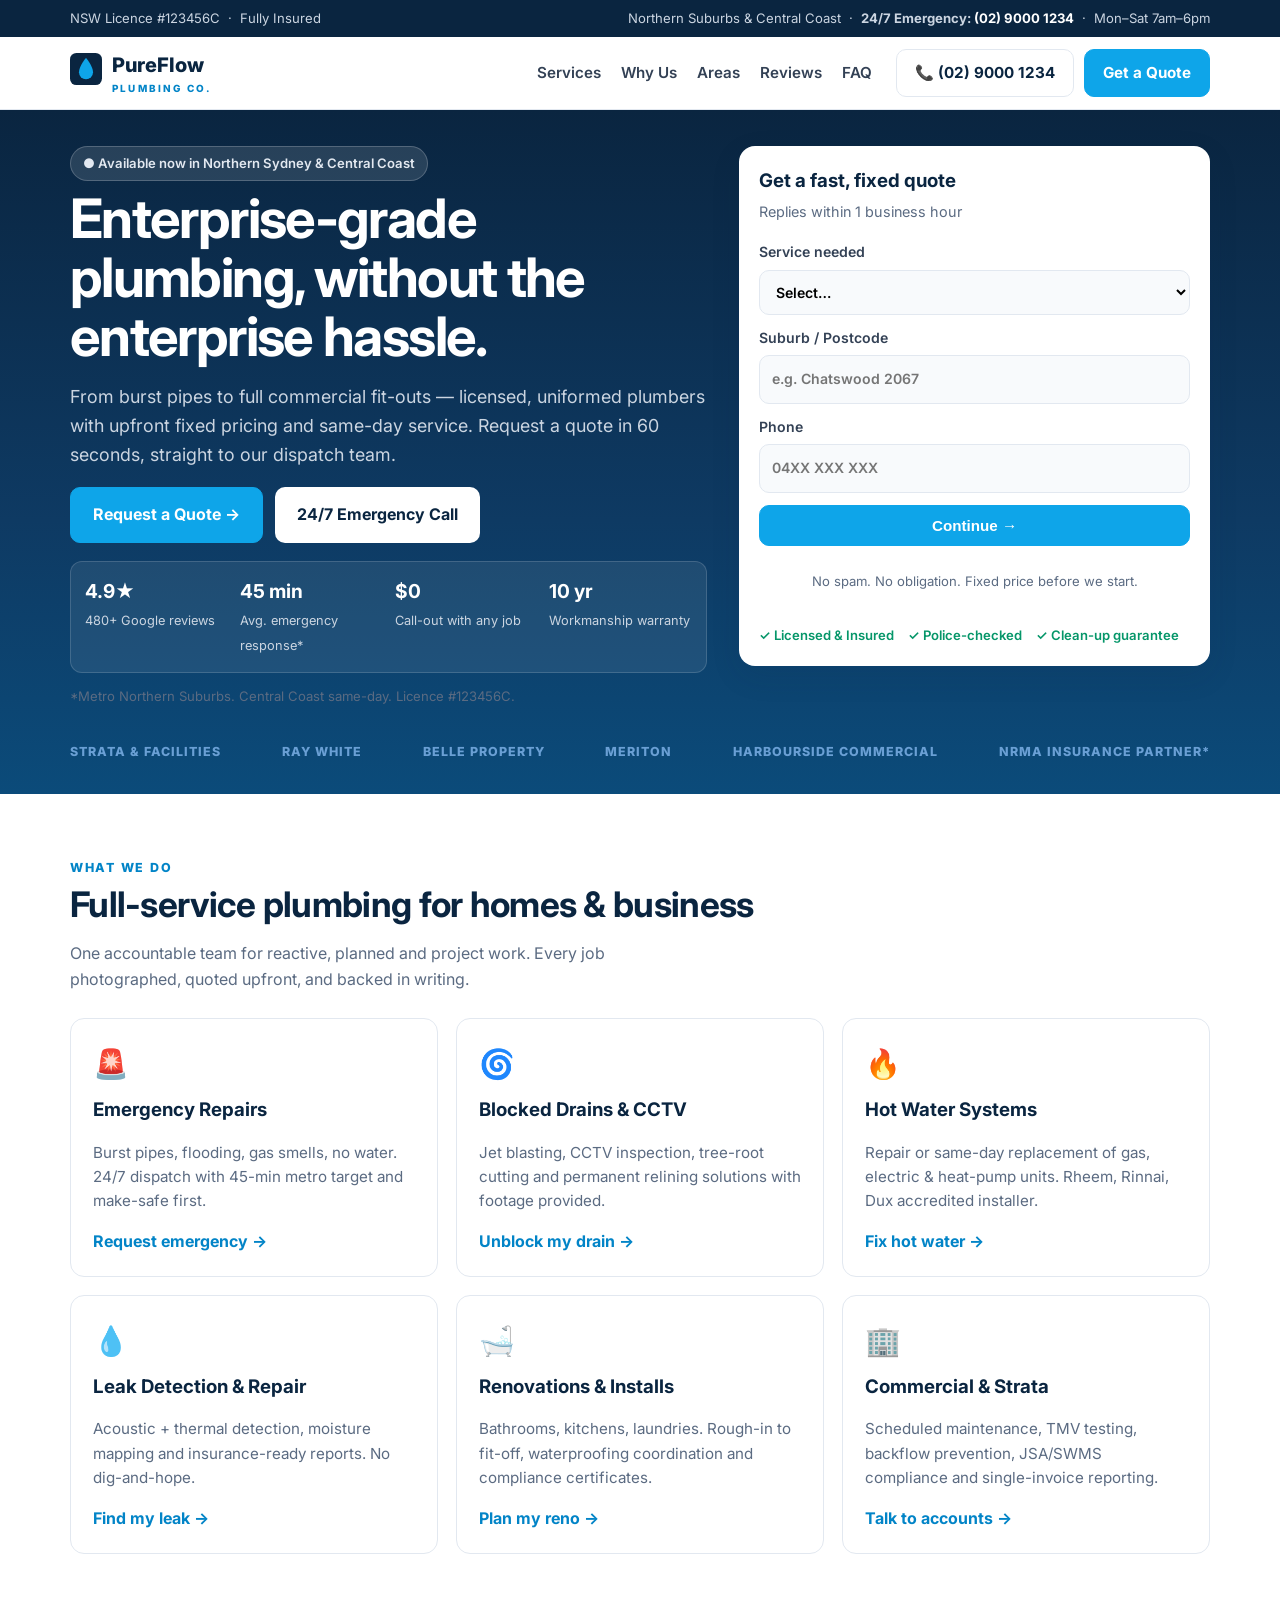
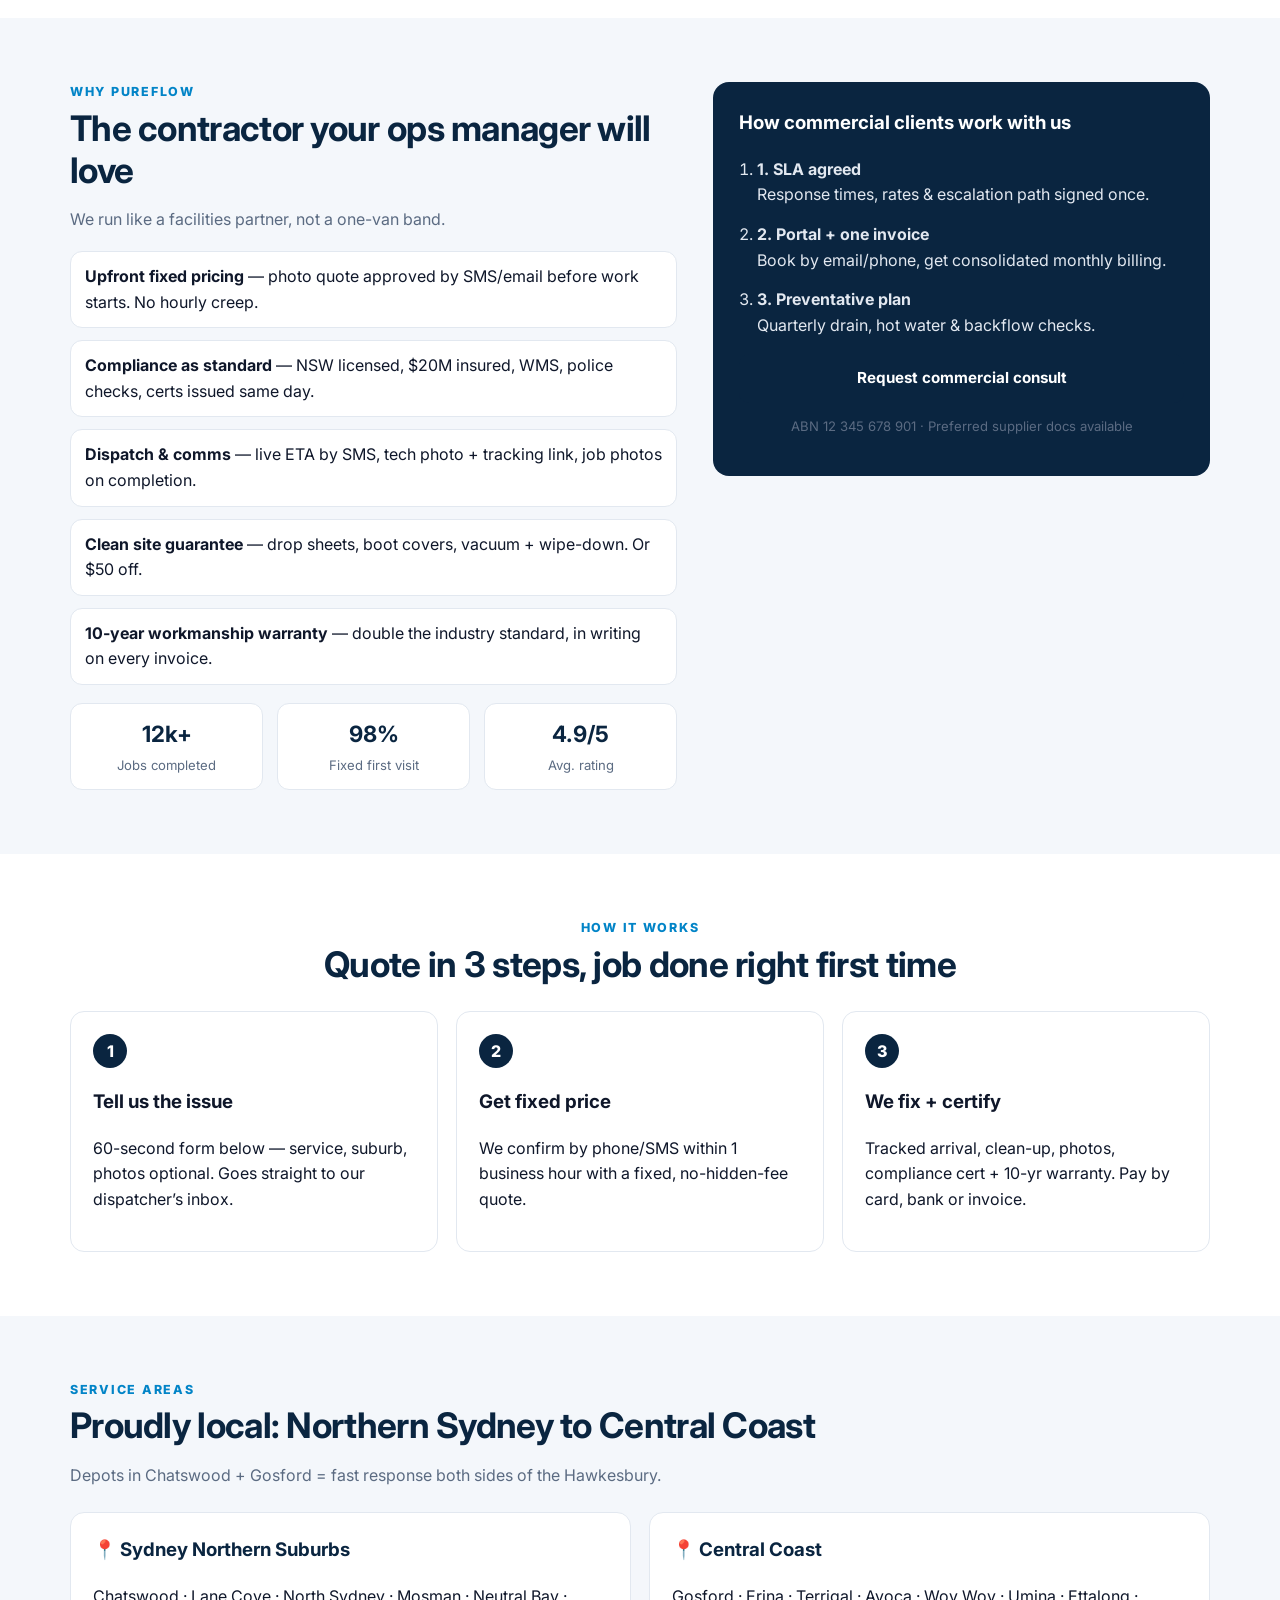
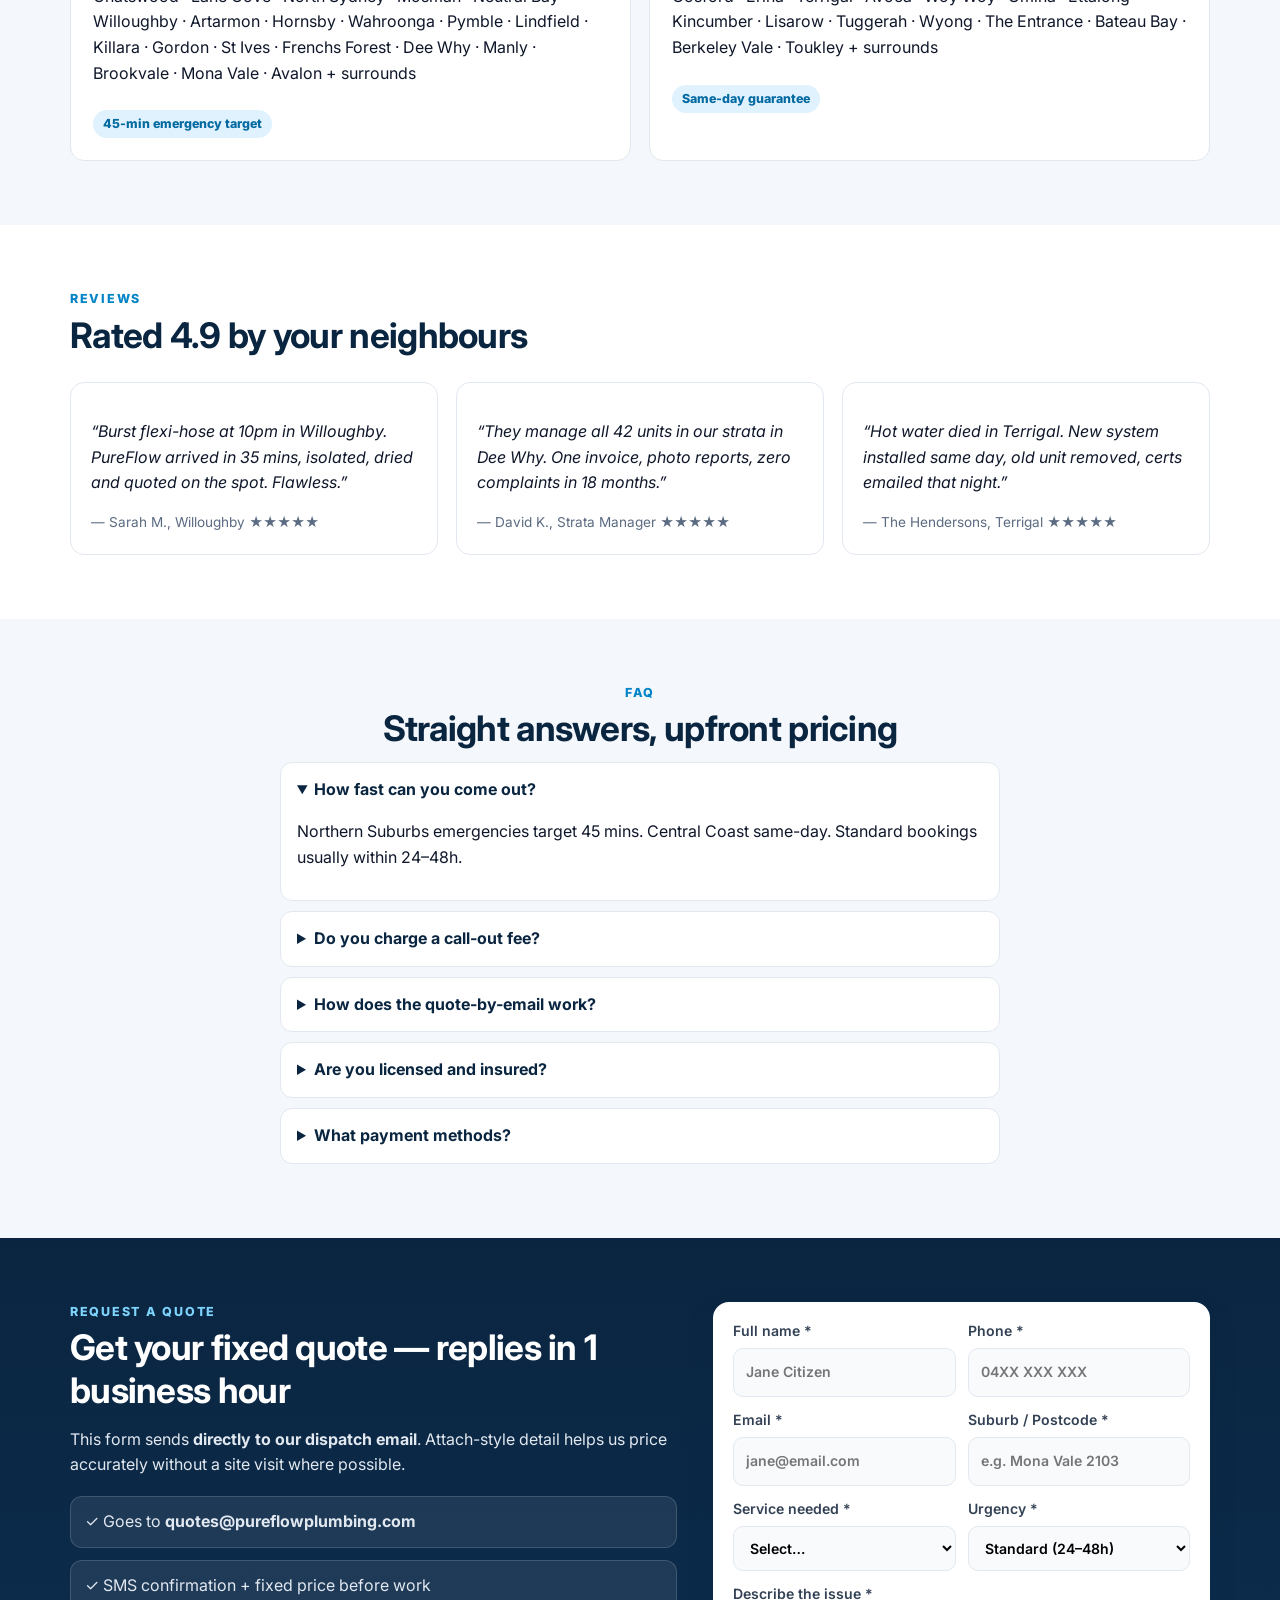
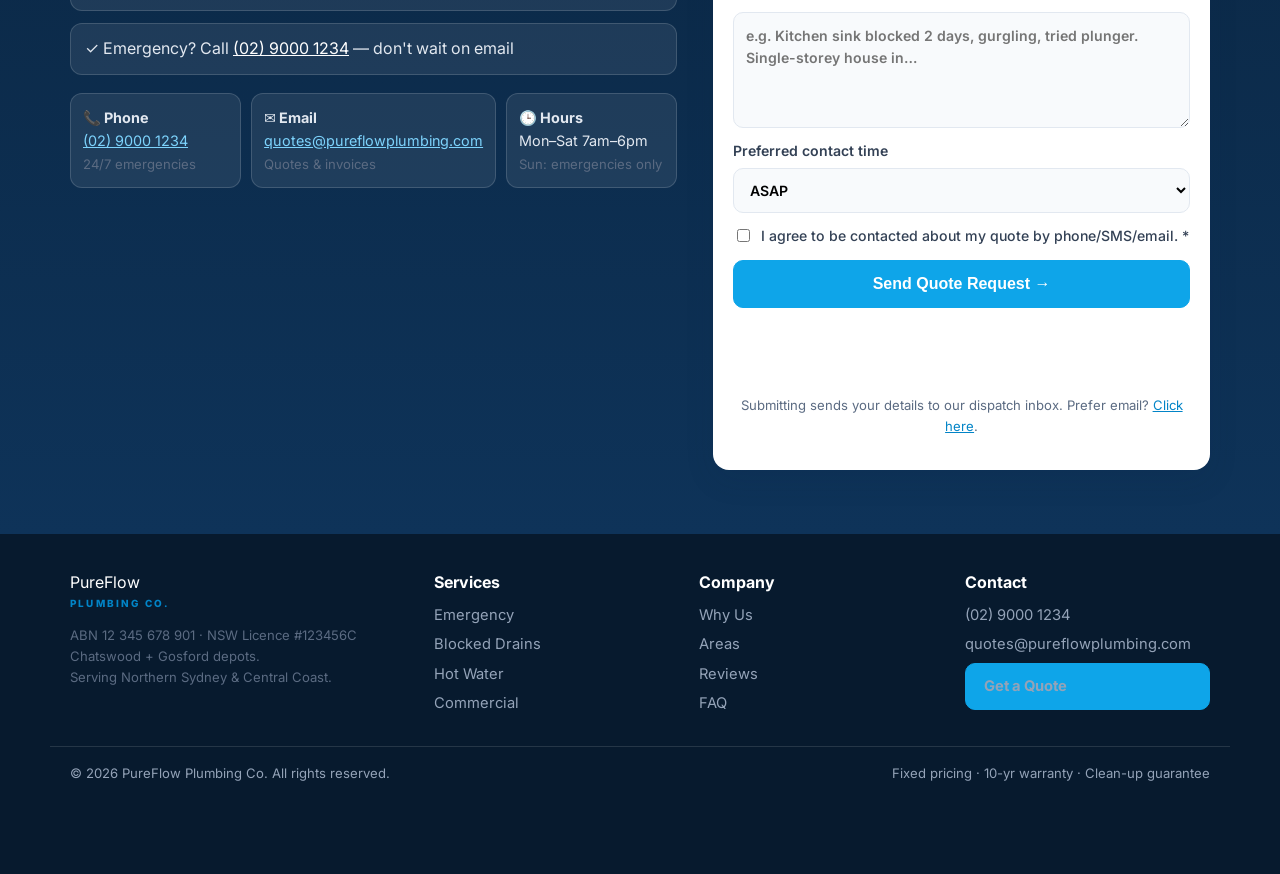
==== index.html @ ee2c6f8d "Launch PureFlow Plumbing Co. website" ====
<!DOCTYPE html>
<html lang="en-AU">
<head>
  <meta charset="UTF-8" />
  <meta name="viewport" content="width=device-width, initial-scale=1.0" />
  <title>PureFlow Plumbing Co. | Trusted Plumbers – Northern Sydney & Central Coast</title>
  <meta name="description" content="PureFlow Plumbing Co. – Licensed plumbers serving Sydney's Northern Suburbs & Central Coast. Emergency repairs, blocked drains, hot water, leak detection. Upfront pricing. Request a fast quote." />
  <link rel="preconnect" href="https://fonts.googleapis.com" />
  <link rel="preconnect" href="https://fonts.gstatic.com" crossorigin />
  <link href="https://fonts.googleapis.com/css2?family=Inter:wght@400;500;600;700;800&display=swap" rel="stylesheet" />
  <link rel="stylesheet" href="styles.css" />
  <link rel="icon" href="data:image/svg+xml,<svg xmlns='http://www.w3.org/2000/svg' viewBox='0 0 100 100'><rect width='100' height='100' rx='20' fill='%230A2540'/><path d='M50 15 C50 15 28 42 28 60 a22 22 0 0 0 44 0 C72 42 50 15 50 15z' fill='%230EA5E9'/></svg>" />
</head>
<body>
  <!-- Top bar -->
  <div class="topbar">
    <div class="container topbar-inner">
      <span>NSW Licence #123456C &nbsp;·&nbsp; Fully Insured</span>
      <span class="topbar-right">Northern Suburbs & Central Coast &nbsp;·&nbsp; <strong>24/7 Emergency: <a href="tel:+61290001234">(02) 9000 1234</a></strong> &nbsp;·&nbsp; Mon–Sat 7am–6pm</span>
    </div>
  </div>

  <!-- Nav -->
  <header class="nav" id="top">
    <div class="container nav-inner">
      <a href="#top" class="brand" aria-label="PureFlow Plumbing Co. home">
        <span class="brand-mark" aria-hidden="true">
          <svg viewBox="0 0 100 100" width="32" height="32"><rect width="100" height="100" rx="20" fill="#0A2540"/><path d="M50 15 C50 15 28 42 28 60 a22 22 0 0 0 44 0 C72 42 50 15 50 15z" fill="#0EA5E9"/></svg>
        </span>
        <span class="brand-text">PureFlow <small>PLUMBING CO.</small></span>
      </a>
      <nav class="nav-links" aria-label="Primary">
        <a href="#services">Services</a>
        <a href="#why">Why Us</a>
        <a href="#areas">Areas</a>
        <a href="#reviews">Reviews</a>
        <a href="#faq">FAQ</a>
      </nav>
      <div class="nav-cta">
        <a href="tel:+61290001234" class="btn btn-ghost">📞 (02) 9000 1234</a>
        <a href="#quote" class="btn btn-primary">Get a Quote</a>
      </div>
      <button class="nav-toggle" id="navToggle" aria-label="Open menu" aria-expanded="false">☰</button>
    </div>
    <div class="mobile-menu" id="mobileMenu">
      <a href="#services">Services</a>
      <a href="#why">Why Us</a>
      <a href="#areas">Areas</a>
      <a href="#reviews">Reviews</a>
      <a href="#faq">FAQ</a>
      <a href="#quote" class="btn btn-primary">Get a Quote</a>
    </div>
  </header>

  <!-- Hero -->
  <section class="hero">
    <div class="container hero-grid">
      <div class="hero-copy">
        <div class="pill">● Available now in Northern Sydney & Central Coast</div>
        <h1>Enterprise-grade plumbing, without the enterprise hassle.</h1>
        <p class="lead">From burst pipes to full commercial fit-outs — licensed, uniformed plumbers with upfront fixed pricing and same-day service. Request a quote in 60 seconds, straight to our dispatch team.</p>
        <div class="hero-actions">
          <a href="#quote" class="btn btn-primary btn-lg">Request a Quote →</a>
          <a href="tel:+61290001234" class="btn btn-white btn-lg">24/7 Emergency Call</a>
        </div>
        <div class="hero-proof">
          <div><strong>4.9★</strong><span>480+ Google reviews</span></div>
          <div><strong>45 min</strong><span>Avg. emergency response*</span></div>
          <div><strong>$0</strong><span>Call-out with any job</span></div>
          <div><strong>10 yr</strong><span>Workmanship warranty</span></div>
        </div>
        <p class="micro">*Metro Northern Suburbs. Central Coast same-day. Licence #123456C.</p>
      </div>
      <div class="hero-card">
        <div class="card">
          <div class="card-head">
            <h3>Get a fast, fixed quote</h3>
            <p>Replies within 1 business hour</p>
          </div>
          <form id="heroMiniForm" class="mini-form" novalidate>
            <label>Service needed
              <select name="service" required>
                <option value="">Select…</option>
                <option>Emergency Repair</option>
                <option>Blocked Drain</option>
                <option>Hot Water System</option>
                <option>Leak Detection</option>
                <option>Renovation / Install</option>
                <option>Commercial / Strata</option>
              </select>
            </label>
            <label>Suburb / Postcode
              <input name="suburb" type="text" placeholder="e.g. Chatswood 2067" required />
            </label>
            <label>Phone
              <input name="phone" type="tel" placeholder="04XX XXX XXX" required />
            </label>
            <button type="submit" class="btn btn-primary btn-block">Continue →</button>
            <p class="micro center">No spam. No obligation. Fixed price before we start.</p>
          </form>
          <div class="card-trust">
            <span>✓ Licensed & Insured</span><span>✓ Police-checked</span><span>✓ Clean-up guarantee</span>
          </div>
        </div>
      </div>
    </div>
    <div class="container logo-strip" aria-label="Trusted by">
      <span>STRATA & FACILITIES</span><span>RAY WHITE</span><span>BELLE PROPERTY</span><span>MERITON</span><span>HARBOURSIDE COMMERCIAL</span><span>NRMA INSURANCE PARTNER*</span>
    </div>
  </section>

  <!-- Services -->
  <section class="section" id="services">
    <div class="container">
      <p class="eyebrow">WHAT WE DO</p>
      <h2>Full-service plumbing for homes & business</h2>
      <p class="sub">One accountable team for reactive, planned and project work. Every job photographed, quoted upfront, and backed in writing.</p>
      <div class="grid-3">
        <article class="svc">
          <div class="svc-icon">🚨</div>
          <h3>Emergency Repairs</h3>
          <p>Burst pipes, flooding, gas smells, no water. 24/7 dispatch with 45-min metro target and make-safe first.</p>
          <a href="#quote" data-service="Emergency Repair">Request emergency →</a>
        </article>
        <article class="svc">
          <div class="svc-icon">🌀</div>
          <h3>Blocked Drains & CCTV</h3>
          <p>Jet blasting, CCTV inspection, tree-root cutting and permanent relining solutions with footage provided.</p>
          <a href="#quote" data-service="Blocked Drain">Unblock my drain →</a>
        </article>
        <article class="svc">
          <div class="svc-icon">🔥</div>
          <h3>Hot Water Systems</h3>
          <p>Repair or same-day replacement of gas, electric & heat-pump units. Rheem, Rinnai, Dux accredited installer.</p>
          <a href="#quote" data-service="Hot Water System">Fix hot water →</a>
        </article>
        <article class="svc">
          <div class="svc-icon">💧</div>
          <h3>Leak Detection & Repair</h3>
          <p>Acoustic + thermal detection, moisture mapping and insurance-ready reports. No dig-and-hope.</p>
          <a href="#quote" data-service="Leak Detection">Find my leak →</a>
        </article>
        <article class="svc">
          <div class="svc-icon">🛁</div>
          <h3>Renovations & Installs</h3>
          <p>Bathrooms, kitchens, laundries. Rough-in to fit-off, waterproofing coordination and compliance certificates.</p>
          <a href="#quote" data-service="Renovation / Install">Plan my reno →</a>
        </article>
        <article class="svc">
          <div class="svc-icon">🏢</div>
          <h3>Commercial & Strata</h3>
          <p>Scheduled maintenance, TMV testing, backflow prevention, JSA/SWMS compliance and single-invoice reporting.</p>
          <a href="#quote" data-service="Commercial / Strata">Talk to accounts →</a>
        </article>
      </div>
    </div>
  </section>

  <!-- Why -->
  <section class="section alt" id="why">
    <div class="container split">
      <div>
        <p class="eyebrow">WHY PUREFLOW</p>
        <h2>The contractor your ops manager will love</h2>
        <p class="sub">We run like a facilities partner, not a one-van band.</p>
        <ul class="checklist">
          <li><strong>Upfront fixed pricing</strong> — photo quote approved by SMS/email before work starts. No hourly creep.</li>
          <li><strong>Compliance as standard</strong> — NSW licensed, $20M insured, WMS, police checks, certs issued same day.</li>
          <li><strong>Dispatch & comms</strong> — live ETA by SMS, tech photo + tracking link, job photos on completion.</li>
          <li><strong>Clean site guarantee</strong> — drop sheets, boot covers, vacuum + wipe-down. Or $50 off.</li>
          <li><strong>10-year workmanship warranty</strong> — double the industry standard, in writing on every invoice.</li>
        </ul>
        <div class="kpi-row">
          <div class="kpi"><strong>12k+</strong><span>Jobs completed</span></div>
          <div class="kpi"><strong>98%</strong><span>Fixed first visit</span></div>
          <div class="kpi"><strong>4.9/5</strong><span>Avg. rating</span></div>
        </div>
      </div>
      <div class="panel">
        <h3>How commercial clients work with us</h3>
        <ol class="steps-mini">
          <li><strong>1. SLA agreed</strong><br/>Response times, rates & escalation path signed once.</li>
          <li><strong>2. Portal + one invoice</strong><br/>Book by email/phone, get consolidated monthly billing.</li>
          <li><strong>3. Preventative plan</strong><br/>Quarterly drain, hot water & backflow checks.</li>
        </ol>
        <a href="#quote" class="btn btn-dark btn-block" data-service="Commercial / Strata">Request commercial consult</a>
        <p class="micro center">ABN 12 345 678 901 · Preferred supplier docs available</p>
      </div>
    </div>
  </section>

  <!-- Process -->
  <section class="section">
    <div class="container">
      <p class="eyebrow center">HOW IT WORKS</p>
      <h2 class="center">Quote in 3 steps, job done right first time</h2>
      <div class="grid-3 steps">
        <div class="step"><span class="num">1</span><h3>Tell us the issue</h3><p>60-second form below — service, suburb, photos optional. Goes straight to our dispatcher’s inbox.</p></div>
        <div class="step"><span class="num">2</span><h3>Get fixed price</h3><p>We confirm by phone/SMS within 1 business hour with a fixed, no-hidden-fee quote.</p></div>
        <div class="step"><span class="num">3</span><h3>We fix + certify</h3><p>Tracked arrival, clean-up, photos, compliance cert + 10-yr warranty. Pay by card, bank or invoice.</p></div>
      </div>
    </div>
  </section>

  <!-- Areas -->
  <section class="section alt" id="areas">
    <div class="container">
      <p class="eyebrow">SERVICE AREAS</p>
      <h2>Proudly local: Northern Sydney to Central Coast</h2>
      <p class="sub">Depots in Chatswood + Gosford = fast response both sides of the Hawkesbury.</p>
      <div class="areas-grid">
        <div class="area-card">
          <h3>📍 Sydney Northern Suburbs</h3>
          <p>Chatswood · Lane Cove · North Sydney · Mosman · Neutral Bay · Willoughby · Artarmon · Hornsby · Wahroonga · Pymble · Lindfield · Killara · Gordon · St Ives · Frenchs Forest · Dee Why · Manly · Brookvale · Mona Vale · Avalon + surrounds</p>
          <span class="tag">45-min emergency target</span>
        </div>
        <div class="area-card">
          <h3>📍 Central Coast</h3>
          <p>Gosford · Erina · Terrigal · Avoca · Woy Woy · Umina · Ettalong · Kincumber · Lisarow · Tuggerah · Wyong · The Entrance · Bateau Bay · Berkeley Vale · Toukley + surrounds</p>
          <span class="tag">Same-day guarantee</span>
        </div>
      </div>
    </div>
  </section>

  <!-- Reviews -->
  <section class="section" id="reviews">
    <div class="container">
      <p class="eyebrow">REVIEWS</p>
      <h2>Rated 4.9 by your neighbours</h2>
      <div class="grid-3">
        <blockquote class="review"><p>“Burst flexi-hose at 10pm in Willoughby. PureFlow arrived in 35 mins, isolated, dried and quoted on the spot. Flawless.”</p><footer>— Sarah M., Willoughby ★★★★★</footer></blockquote>
        <blockquote class="review"><p>“They manage all 42 units in our strata in Dee Why. One invoice, photo reports, zero complaints in 18 months.”</p><footer>— David K., Strata Manager ★★★★★</footer></blockquote>
        <blockquote class="review"><p>“Hot water died in Terrigal. New system installed same day, old unit removed, certs emailed that night.”</p><footer>— The Hendersons, Terrigal ★★★★★</footer></blockquote>
      </div>
    </div>
  </section>

  <!-- FAQ -->
  <section class="section alt" id="faq">
    <div class="container narrow">
      <p class="eyebrow center">FAQ</p>
      <h2 class="center">Straight answers, upfront pricing</h2>
      <details open><summary>How fast can you come out?</summary><p>Northern Suburbs emergencies target 45 mins. Central Coast same-day. Standard bookings usually within 24–48h.</p></details>
      <details><summary>Do you charge a call-out fee?</summary><p>$0 call-out with any completed job. Standalone diagnosis/inspection is $149, fully credited if you proceed.</p></details>
      <details><summary>How does the quote-by-email work?</summary><p>Submit the form below — it goes directly to quotes@pureflowplumbing.com (our dispatch inbox). We reply within 1 business hour with a fixed price. For emergencies, always call.</p></details>
      <details><summary>Are you licensed and insured?</summary><p>Yes. NSW Contractor Licence #123456C, $20M public liability, workers comp, police-checked techs. Certs on request.</p></details>
      <details><summary>What payment methods?</summary><p>Visa/Mastercard/Amex, bank transfer, Afterpay for jobs over $500, and 30-day accounts for strata/commercial.</p></details>
    </div>
  </section>

  <!-- Quote -->
  <section class="section quote-section" id="quote">
    <div class="container split">
      <div class="quote-info">
        <p class="eyebrow light">REQUEST A QUOTE</p>
        <h2>Get your fixed quote — replies in 1 business hour</h2>
        <p>This form sends <strong>directly to our dispatch email</strong>. Attach-style detail helps us price accurately without a site visit where possible.</p>
        <ul class="checklist light">
          <li>✓ Goes to <strong id="dispatchEmailLabel">quotes@pureflowplumbing.com</strong></li>
          <li>✓ SMS confirmation + fixed price before work</li>
          <li>✓ Emergency? Call <a href="tel:+61290001234">(02) 9000 1234</a> — don't wait on email</li>
        </ul>
        <div class="contact-cards">
          <div><strong>📞 Phone</strong><br/><a href="tel:+61290001234">(02) 9000 1234</a><br/><span class="micro">24/7 emergencies</span></div>
          <div><strong>✉️ Email</strong><br/><a href="mailto:quotes@pureflowplumbing.com">quotes@pureflowplumbing.com</a><br/><span class="micro">Quotes & invoices</span></div>
          <div><strong>🕒 Hours</strong><br/>Mon–Sat 7am–6pm<br/><span class="micro">Sun: emergencies only</span></div>
        </div>
      </div>
      <div class="card form-card">
        <form id="quoteForm" novalidate>
          <!-- CONFIG: FormSubmit honeypot + metadata handled in script.js -->
          <input type="text" name="_honey" style="display:none" tabindex="-1" autocomplete="off" />
          <div class="row2">
            <label>Full name *<input name="name" type="text" placeholder="Jane Citizen" required /></label>
            <label>Phone *<input name="phone" type="tel" placeholder="04XX XXX XXX" required /></label>
          </div>
          <div class="row2">
            <label>Email *<input name="email" type="email" placeholder="jane@email.com" required /></label>
            <label>Suburb / Postcode *<input name="suburb" type="text" placeholder="e.g. Mona Vale 2103" required /></label>
          </div>
          <div class="row2">
            <label>Service needed *<select name="service" id="serviceSelect" required>
              <option value="">Select…</option>
              <option>Emergency Repair</option>
              <option>Blocked Drain</option>
              <option>Hot Water System</option>
              <option>Leak Detection</option>
              <option>Renovation / Install</option>
              <option>Commercial / Strata</option>
              <option>Other</option>
            </select></label>
            <label>Urgency *<select name="urgency" required>
              <option value="Standard (24-48h)">Standard (24–48h)</option>
              <option value="Same-day">Same-day</option>
              <option value="Emergency NOW">Emergency NOW — will also call</option>
            </select></label>
          </div>
          <label>Describe the issue *<textarea name="message" rows="4" placeholder="e.g. Kitchen sink blocked 2 days, gurgling, tried plunger. Single-storey house in…" required></textarea></label>
          <label>Preferred contact time
            <select name="preferred_time">
              <option>ASAP</option>
              <option>Morning (7am–12pm)</option>
              <option>Afternoon (12pm–5pm)</option>
              <option>After hours</option>
            </select>
          </label>
          <label class="consent"><input type="checkbox" required /> I agree to be contacted about my quote by phone/SMS/email. *</label>
          <button type="submit" class="btn btn-primary btn-block btn-lg" id="quoteSubmit">Send Quote Request →</button>
          <p class="form-status" id="formStatus" role="status" aria-live="polite"></p>
          <p class="micro center">Submitting sends your details to our dispatch inbox. Prefer email? <a href="mailto:quotes@pureflowplumbing.com?subject=Quote%20request%20—%20PureFlow%20Plumbing">Click here</a>.</p>
        </form>
      </div>
    </div>
  </section>

  <footer class="footer">
    <div class="container footer-grid">
      <div>
        <div class="brand-text light">PureFlow <small>PLUMBING CO.</small></div>
        <p class="micro">ABN 12 345 678 901 · NSW Licence #123456C<br/>Chatswood + Gosford depots.<br/>Serving Northern Sydney & Central Coast.</p>
      </div>
      <div>
        <strong>Services</strong>
        <a href="#services">Emergency</a><a href="#services">Blocked Drains</a><a href="#services">Hot Water</a><a href="#services">Commercial</a>
      </div>
      <div>
        <strong>Company</strong>
        <a href="#why">Why Us</a><a href="#areas">Areas</a><a href="#reviews">Reviews</a><a href="#faq">FAQ</a>
      </div>
      <div>
        <strong>Contact</strong>
        <a href="tel:+61290001234">(02) 9000 1234</a>
        <a href="mailto:quotes@pureflowplumbing.com">quotes@pureflowplumbing.com</a>
        <a href="#quote" class="btn btn-primary">Get a Quote</a>
      </div>
    </div>
    <div class="container footer-bottom">
      <span>© 2026 PureFlow Plumbing Co. All rights reserved.</span>
      <span>Fixed pricing · 10-yr warranty · Clean-up guarantee</span>
    </div>
  </footer>

  <!-- Sticky mobile CTA -->
  <div class="sticky-cta">
    <a href="tel:+61290001234" class="btn btn-white">📞 Call Now</a>
    <a href="#quote" class="btn btn-primary">Get a Quote</a>
  </div>

  <script src="script.js"></script>
</body>
</html>
---- styles.css ----
:root{
  --navy:#0A2540; --navy2:#0E3359; --blue:#0EA5E9; --blue-dark:#0284C7;
  --bg:#FFFFFF; --alt:#F4F7FB; --line:#E2E8F0; --text:#0F172A; --muted:#5B6B82;
  --green:#059669; --radius:14px; --shadow:0 10px 30px rgba(10,37,64,.10);
  --max:1180px;
}
*{box-sizing:border-box}
html{scroll-behavior:smooth}
body{margin:0;font-family:'Inter',system-ui,-apple-system,Segoe UI,Roboto,Arial,sans-serif;color:var(--text);background:var(--bg);line-height:1.6}
.container{max-width:var(--max);margin:0 auto;padding:0 20px}
h1{font-size:clamp(2rem,4.5vw,3.4rem);line-height:1.08;letter-spacing:-.03em;margin:.5rem 0 1rem;color:var(--navy)}
h2{font-size:clamp(1.5rem,3vw,2.2rem);letter-spacing:-.02em;color:var(--navy);margin:.3rem 0 .8rem;line-height:1.2}
.sub{color:var(--muted);max-width:640px}
.center{text-align:center}
.eyebrow{font-size:.78rem;font-weight:800;letter-spacing:.14em;color:var(--blue-dark);margin:0}
.eyebrow.light{color:#7DD3FC}
.lead{font-size:1.12rem;color:#334155}
.micro{font-size:.82rem;color:var(--muted)}
a{color:var(--blue-dark)}
/* topbar */
.topbar{background:var(--navy);color:#CBD5E1;font-size:.82rem}
.topbar-inner{display:flex;justify-content:space-between;gap:12px;padding:8px 20px;flex-wrap:wrap}
.topbar a{color:#fff;text-decoration:none}
/* nav */
.nav{position:sticky;top:0;z-index:50;background:rgba(255,255,255,.95);backdrop-filter:blur(10px);border-bottom:1px solid var(--line)}
.nav-inner{display:flex;align-items:center;gap:24px;padding:12px 20px}
.brand{display:flex;align-items:center;gap:10px;text-decoration:none;color:var(--navy);font-weight:800;font-size:1.25rem}
.brand-text small{display:block;font-size:.62rem;letter-spacing:.22em;color:var(--blue-dark);font-weight:800}
.brand-text.light{color:#fff}
.nav-links{display:flex;gap:20px;margin-left:auto}
.nav-links a{text-decoration:none;color:#334155;font-weight:600;font-size:.95rem}
.nav-links a:hover{color:var(--blue-dark)}
.nav-cta{display:flex;gap:10px;align-items:center}
.nav-toggle{display:none;background:none;border:1px solid var(--line);border-radius:10px;padding:8px 12px;font-size:1.1rem}
.mobile-menu{display:none;flex-direction:column;gap:4px;padding:0 20px 14px}
.mobile-menu a{padding:10px 4px;text-decoration:none;color:var(--text);font-weight:600;border-top:1px solid var(--line)}
/* buttons */
.btn{display:inline-flex;align-items:center;justify-content:center;gap:8px;padding:11px 18px;border-radius:10px;font-weight:700;text-decoration:none;border:1px solid transparent;cursor:pointer;font-size:.95rem;transition:.15s}
.btn-primary{background:var(--blue);color:#fff;border-color:var(--blue)}
.btn-primary:hover{background:var(--blue-dark)}
.btn-dark{background:var(--navy);color:#fff}
.btn-white{background:#fff;color:var(--navy);border-color:var(--line)}
.btn-ghost{background:#fff;color:var(--navy);border-color:var(--line)}
.btn-lg{padding:14px 22px;font-size:1rem}
.btn-block{width:100%}
/* hero */
.hero{background:linear-gradient(180deg,#0A2540 0%,#0E3A63 60%,#0B4B7A 100%);color:#E2E8F0;padding:36px 0 24px;position:relative;overflow:hidden}
.hero::after{content:"";position:absolute;inset:auto -20% -40% -20%;height:280px;background:radial-gradient(ellipse at center,rgba(14,165,233,.35),transparent 70%)}
.hero-grid{display:grid;grid-template-columns:1.15fr .85fr;gap:32px;align-items:start;position:relative;z-index:1}
.hero-copy h1{color:#fff}
.hero-copy .lead{color:#CBD5E1}
.pill{display:inline-block;background:rgba(255,255,255,.12);border:1px solid rgba(255,255,255,.2);padding:6px 12px;border-radius:999px;font-size:.82rem;font-weight:600}
.hero-actions{display:flex;gap:12px;margin:18px 0;flex-wrap:wrap}
.hero-actions .btn-white{border:none}
.hero-proof{display:grid;grid-template-columns:repeat(4,1fr);gap:12px;margin-top:18px;background:rgba(255,255,255,.08);border:1px solid rgba(255,255,255,.15);border-radius:12px;padding:14px}
.hero-proof strong{display:block;font-size:1.2rem;color:#fff}
.hero-proof span{font-size:.8rem;color:#CBD5E1}
.card{background:#fff;color:var(--text);border-radius:16px;box-shadow:var(--shadow);overflow:hidden}
.card-head{padding:20px 20px 0}
.card-head h3{margin:0;color:var(--navy)}
.card-head p{margin:4px 0 0;color:var(--muted);font-size:.9rem}
.mini-form,.form-card form{padding:18px 20px 20px;display:flex;flex-direction:column;gap:12px}
label{font-size:.88rem;font-weight:600;color:#334155;display:flex;flex-direction:column;gap:6px}
input,select,textarea{font:inherit;padding:12px;border:1px solid var(--line);border-radius:10px;background:#F8FAFC;width:100%}
input:focus,select:focus,textarea:focus{outline:2px solid var(--blue);border-color:var(--blue);background:#fff}
.card-trust{display:flex;flex-wrap:wrap;gap:8px 14px;padding:0 20px 20px;font-size:.82rem;color:var(--green);font-weight:600}
.logo-strip{display:flex;gap:26px;flex-wrap:wrap;justify-content:space-between;opacity:.7;font-size:.78rem;font-weight:800;letter-spacing:.08em;color:#93C5FD;padding:22px 20px 8px;position:relative;z-index:1}
/* sections */
.section{padding:64px 0}
.section.alt{background:var(--alt)}
.grid-3{display:grid;grid-template-columns:repeat(3,1fr);gap:18px;margin-top:26px}
.svc{background:#fff;border:1px solid var(--line);border-radius:var(--radius);padding:22px;transition:.15s}
.svc:hover{box-shadow:var(--shadow);transform:translateY(-2px)}
.svc-icon{font-size:1.8rem}
.svc h3{margin:.5rem 0;color:var(--navy)}
.svc p{color:var(--muted);font-size:.95rem}
.svc a{font-weight:700;text-decoration:none}
.split{display:grid;grid-template-columns:1.1fr .9fr;gap:36px;align-items:start}
.checklist{list-style:none;padding:0;margin:18px 0;display:flex;flex-direction:column;gap:12px}
.checklist li{background:#fff;border:1px solid var(--line);border-radius:12px;padding:12px 14px}
.alt .checklist li{background:#fff}
.checklist.light li{background:rgba(255,255,255,.08);border-color:rgba(255,255,255,.15);color:#E2E8F0}
.checklist.light a{color:#fff}
.kpi-row{display:flex;gap:14px;margin-top:16px}
.kpi{background:#fff;border:1px solid var(--line);border-radius:12px;padding:12px 16px;flex:1;text-align:center}
.kpi strong{display:block;font-size:1.4rem;color:var(--navy)}
.kpi span{font-size:.82rem;color:var(--muted)}
.panel{background:var(--navy);color:#E2E8F0;border-radius:16px;padding:26px}
.panel h3{margin-top:0;color:#fff}
.steps-mini{padding-left:18px}
.steps-mini li{margin-bottom:14px}
.step{background:#fff;border:1px solid var(--line);border-radius:var(--radius);padding:22px;position:relative}
.num{display:inline-flex;width:34px;height:34px;border-radius:50%;background:var(--navy);color:#fff;align-items:center;justify-content:center;font-weight:800}
.areas-grid{display:grid;grid-template-columns:1fr 1fr;gap:18px;margin-top:24px}
.area-card{background:#fff;border:1px solid var(--line);border-radius:var(--radius);padding:22px}
.area-card h3{margin-top:0;color:var(--navy)}
.tag{display:inline-block;background:#E0F2FE;color:#0369A1;font-weight:800;font-size:.78rem;padding:4px 10px;border-radius:999px;margin-top:8px}
.review{background:#fff;border:1px solid var(--line);border-radius:var(--radius);padding:20px;margin:0}
.review p{font-style:italic}
.review footer{font-size:.85rem;color:var(--muted);font-style:normal}
.narrow{max-width:760px}
details{background:#fff;border:1px solid var(--line);border-radius:12px;padding:14px 16px;margin:10px 0}
summary{font-weight:700;cursor:pointer;color:var(--navy)}
/* quote */
.quote-section{background:linear-gradient(180deg,var(--navy),var(--navy2));color:#E2E8F0}
.quote-section h2{color:#fff}
.quote-info a{color:#7DD3FC}
.row2{display:grid;grid-template-columns:1fr 1fr;gap:12px}
.form-card{color:var(--text)}
.consent{flex-direction:row !important;align-items:flex-start;gap:8px !important;font-weight:500}
.consent input{width:auto;margin-top:4px}
.form-status{min-height:1.4em;font-weight:600;font-size:.92rem}
.form-status.ok{color:var(--green)}
.form-status.err{color:#DC2626}
.contact-cards{display:grid;grid-template-columns:1fr 1fr 1fr;gap:10px;margin-top:18px}
.contact-cards div{background:rgba(255,255,255,.08);border:1px solid rgba(255,255,255,.15);border-radius:12px;padding:12px;font-size:.9rem}
/* footer */
.footer{background:#071A2E;color:#94A3B8;padding:36px 0 90px}
.footer-grid{display:grid;grid-template-columns:1.4fr 1fr 1fr 1fr;gap:20px}
.footer strong{display:block;color:#fff;margin-bottom:8px}
.footer a{display:block;color:#94A3B8;text-decoration:none;margin:6px 0;font-size:.92rem}
.footer a:hover{color:#fff}
.footer-bottom{display:flex;justify-content:space-between;gap:12px;flex-wrap:wrap;border-top:1px solid rgba(255,255,255,.12);margin-top:24px;padding-top:16px;font-size:.82rem}
/* sticky */
.sticky-cta{display:none;position:fixed;bottom:0;left:0;right:0;background:#fff;border-top:1px solid var(--line);padding:10px 12px;gap:10px;z-index:60}
.sticky-cta .btn{flex:1}
@media(max-width:960px){
  .hero-grid,.split,.grid-3,.areas-grid,.footer-grid{grid-template-columns:1fr}
  .nav-links,.nav-cta{display:none}
  .nav-toggle{display:block;margin-left:auto}
  .mobile-menu.open{display:flex}
  .hero-proof{grid-template-columns:1fr 1fr}
  .contact-cards{grid-template-columns:1fr}
  .row2{grid-template-columns:1fr}
  .sticky-cta{display:flex}
  .section{padding:44px 0}
}
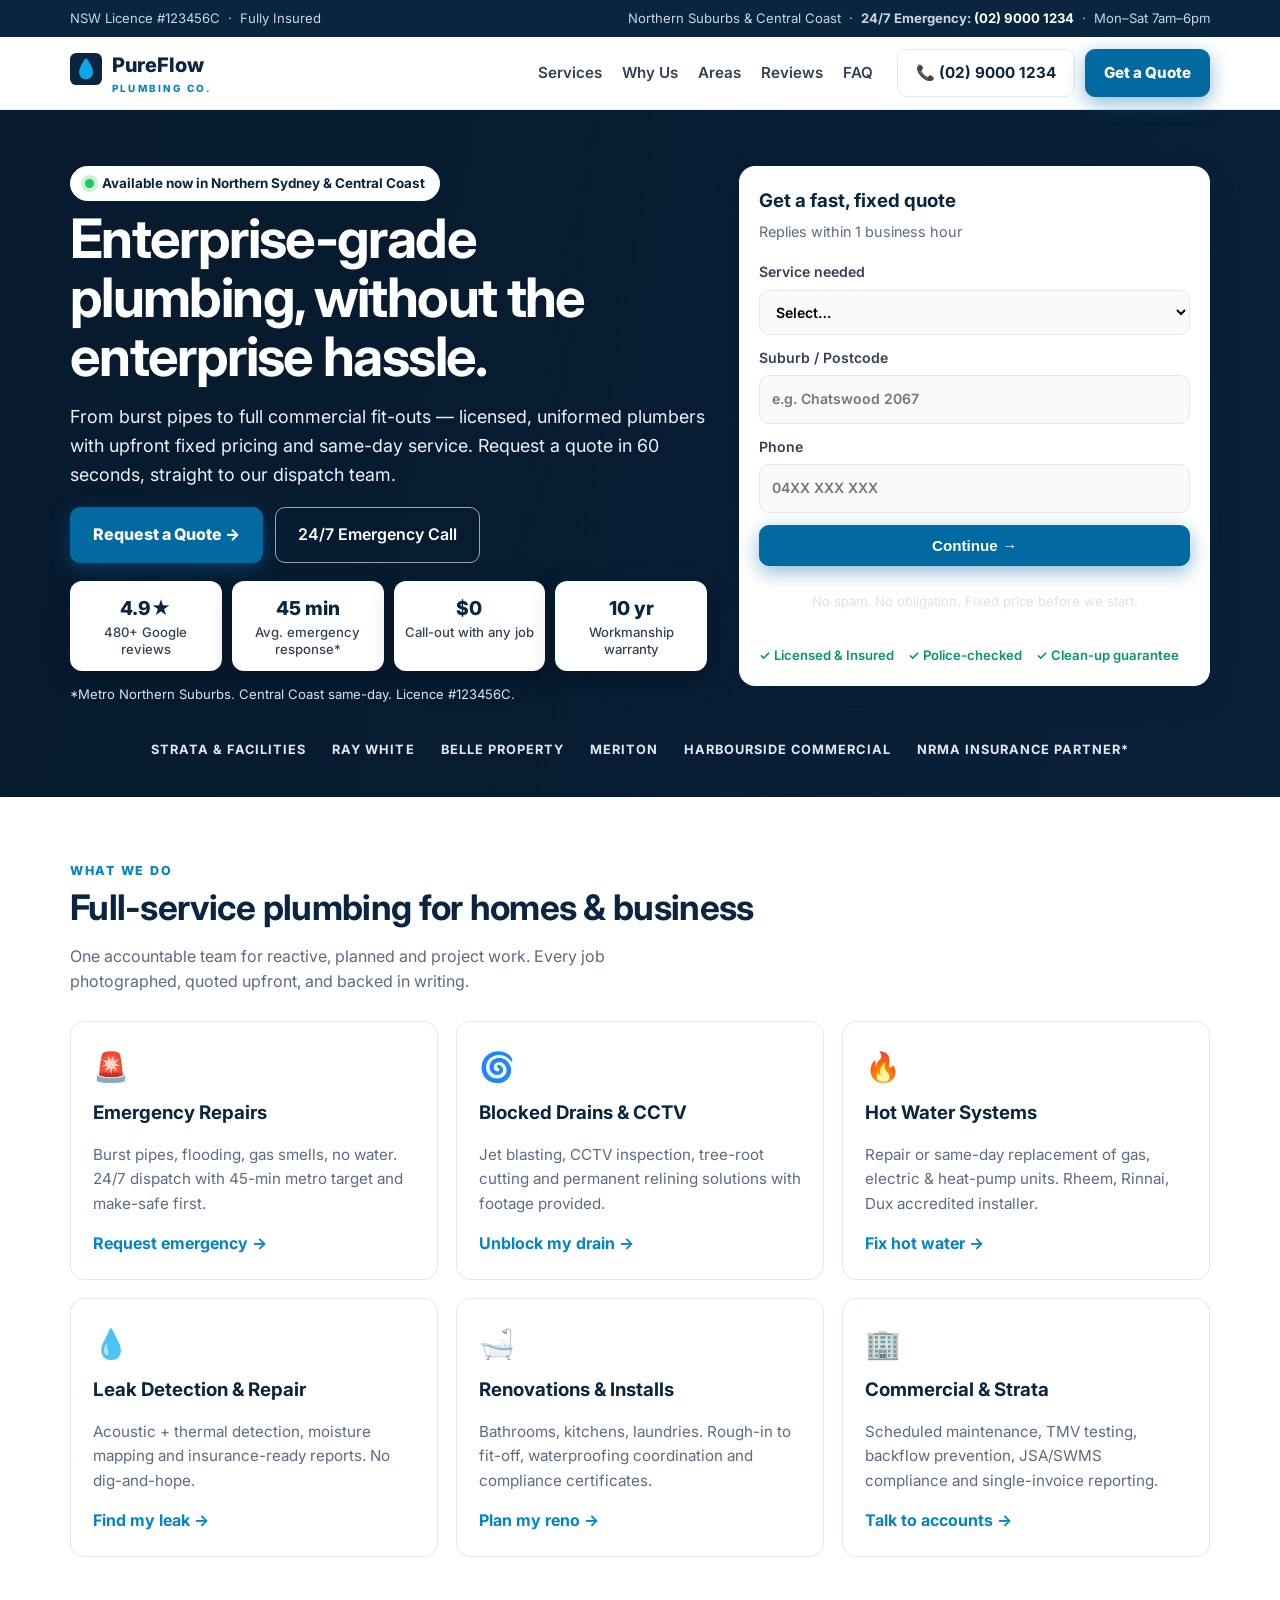
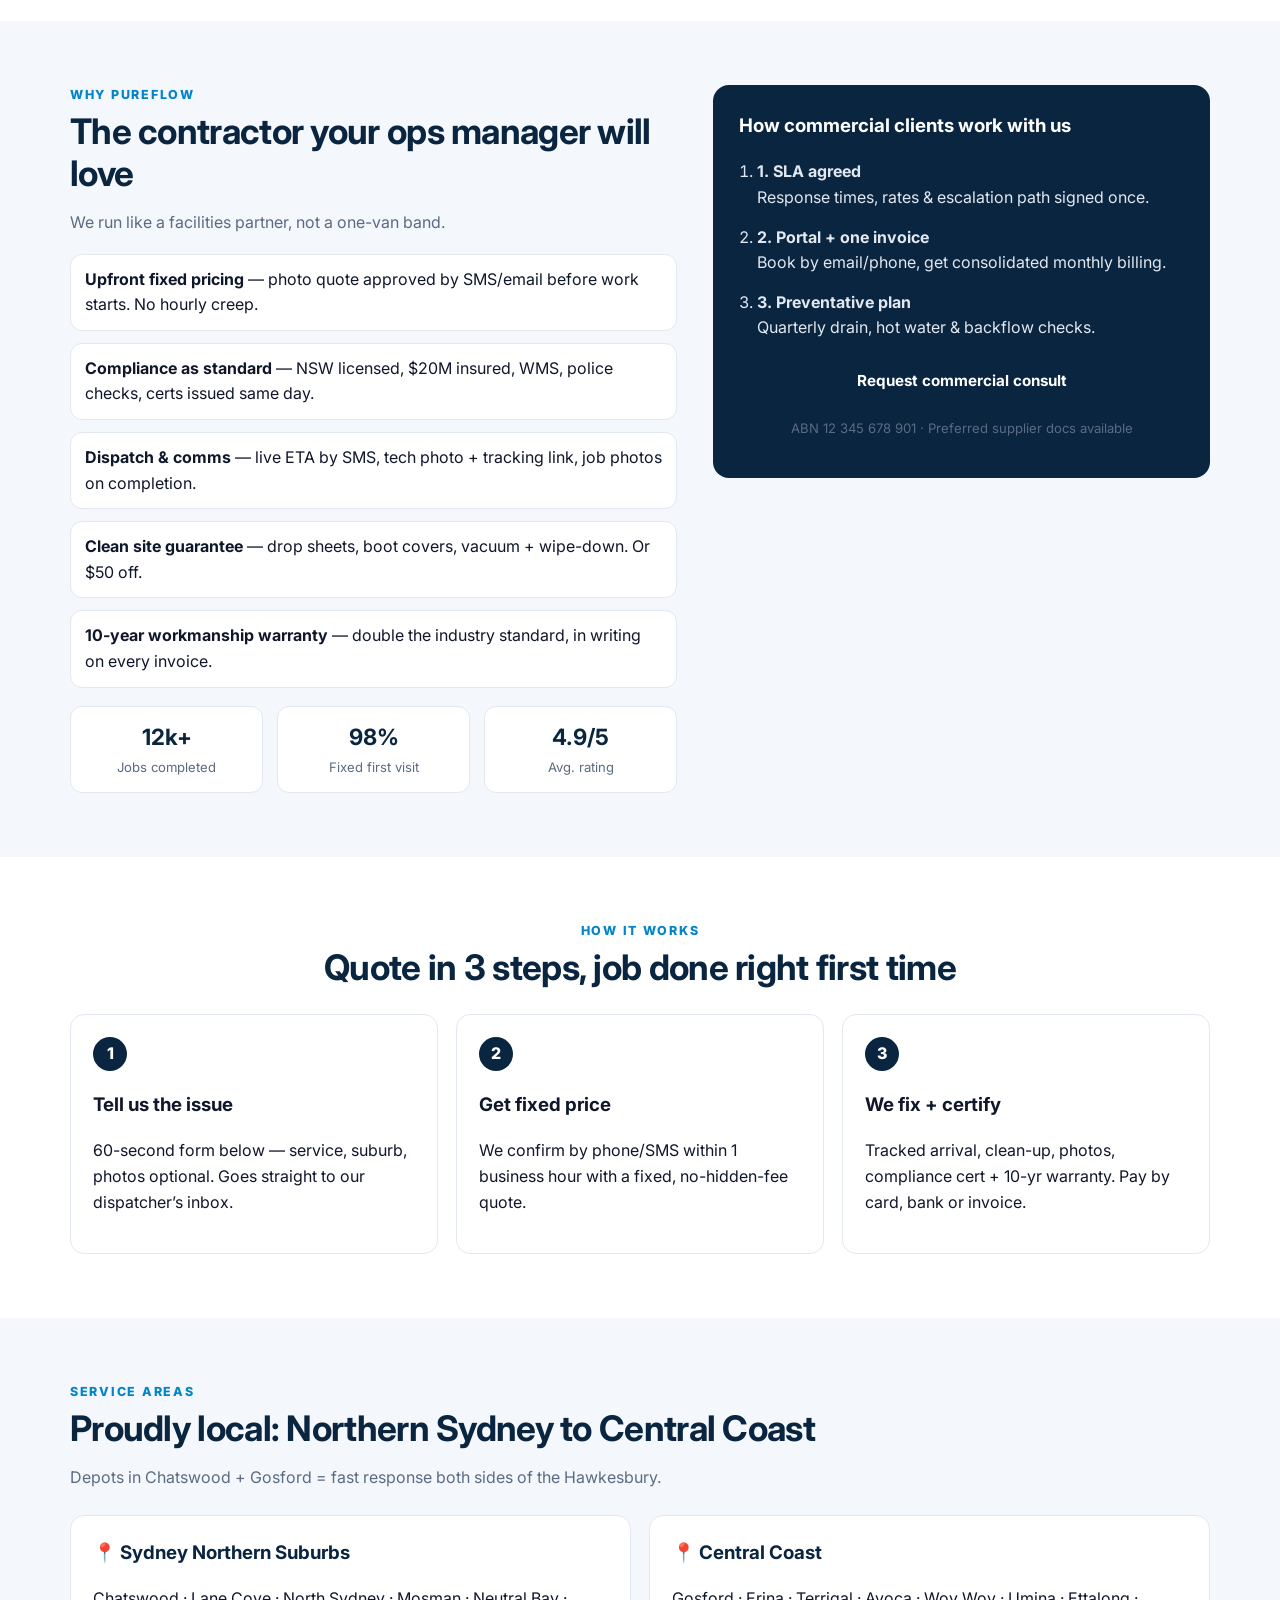
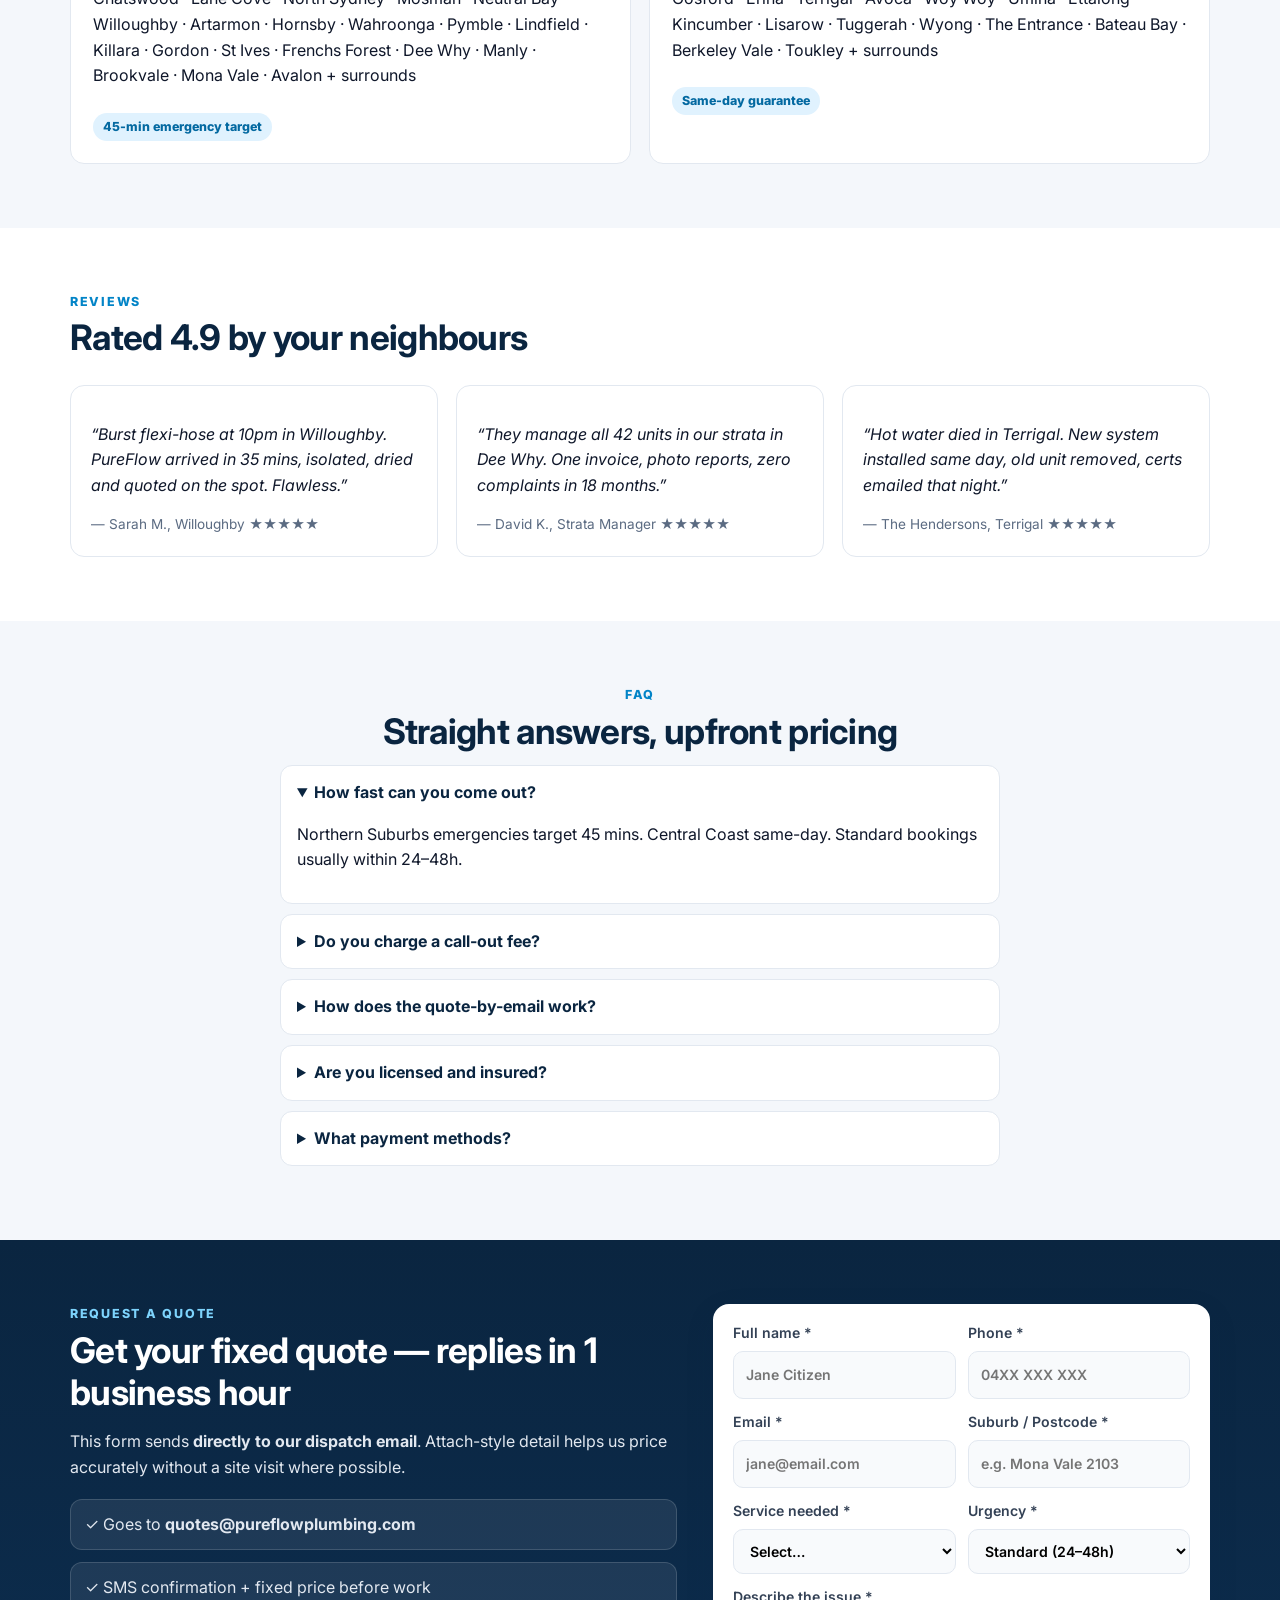
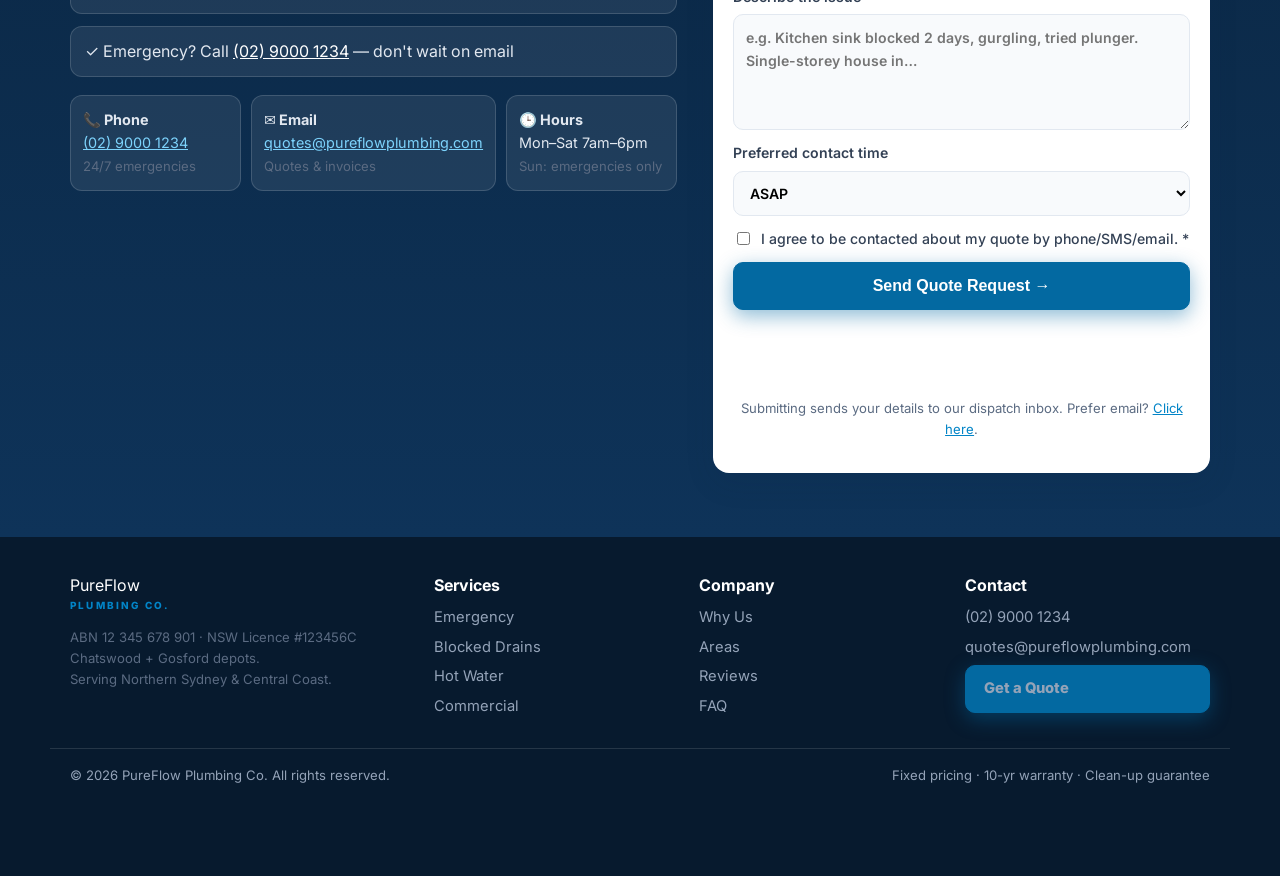
==== commit f5a0a207: "Hero video + contrast fixes: white stat cards, darker CTA, video backdrop" ====
--- a/index.html
+++ b/index.html
@@ -54,9 +54,16 @@
 
   <!-- Hero -->
   <section class="hero">
+    <div class="hero-media" aria-hidden="true">
+      <video class="hero-video" autoplay muted loop playsinline preload="metadata"
+        poster="https://images.unsplash.com/photo-1585704032915-c3400ca199e7?q=80&w=1920&auto=format&fit=crop">
+        <source src="https://videos.pexels.com/video-files/7584762/7584762-hd_1920_1080_25fps.mp4" type="video/mp4" />
+      </video>
+      <div class="hero-overlay"></div>
+    </div>
     <div class="container hero-grid">
       <div class="hero-copy">
-        <div class="pill">● Available now in Northern Sydney & Central Coast</div>
+        <div class="pill"><span class="dot"></span> Available now in Northern Sydney & Central Coast</div>
         <h1>Enterprise-grade plumbing, without the enterprise hassle.</h1>
         <p class="lead">From burst pipes to full commercial fit-outs — licensed, uniformed plumbers with upfront fixed pricing and same-day service. Request a quote in 60 seconds, straight to our dispatch team.</p>
         <div class="hero-actions">
--- a/styles.css
+++ b/styles.css
@@ -1,5 +1,5 @@
 :root{
-  --navy:#0A2540; --navy2:#0E3359; --blue:#0EA5E9; --blue-dark:#0284C7;
+  --navy:#0A2540; --navy2:#0E3359; --blue:#0EA5E9; --blue-dark:#0284C7; --cta:#0369A1; --cta-hover:#075985;
   --bg:#FFFFFF; --alt:#F4F7FB; --line:#E2E8F0; --text:#0F172A; --muted:#5B6B82;
   --green:#059669; --radius:14px; --shadow:0 10px 30px rgba(10,37,64,.10);
   --max:1180px;
@@ -36,25 +36,32 @@
 .mobile-menu a{padding:10px 4px;text-decoration:none;color:var(--text);font-weight:600;border-top:1px solid var(--line)}
 /* buttons */
 .btn{display:inline-flex;align-items:center;justify-content:center;gap:8px;padding:11px 18px;border-radius:10px;font-weight:700;text-decoration:none;border:1px solid transparent;cursor:pointer;font-size:.95rem;transition:.15s}
-.btn-primary{background:var(--blue);color:#fff;border-color:var(--blue)}
-.btn-primary:hover{background:var(--blue-dark)}
+.btn-primary{background:var(--cta);color:#fff;border-color:var(--cta);font-weight:800;box-shadow:0 6px 20px rgba(3,105,161,.45)}
+.btn-primary:hover{background:var(--cta-hover);border-color:var(--cta-hover)}
 .btn-dark{background:var(--navy);color:#fff}
 .btn-white{background:#fff;color:var(--navy);border-color:var(--line)}
 .btn-ghost{background:#fff;color:var(--navy);border-color:var(--line)}
 .btn-lg{padding:14px 22px;font-size:1rem}
 .btn-block{width:100%}
-/* hero */
-.hero{background:linear-gradient(180deg,#0A2540 0%,#0E3A63 60%,#0B4B7A 100%);color:#E2E8F0;padding:36px 0 24px;position:relative;overflow:hidden}
-.hero::after{content:"";position:absolute;inset:auto -20% -40% -20%;height:280px;background:radial-gradient(ellipse at center,rgba(14,165,233,.35),transparent 70%)}
+/* hero + video */
+.hero{position:relative;color:#E2E8F0;padding:56px 0 28px;overflow:hidden;background:var(--navy)}
+.hero-media{position:absolute;inset:0;z-index:0}
+.hero-video{width:100%;height:100%;object-fit:cover;display:block;filter:saturate(1.05)}
+.hero-overlay{position:absolute;inset:0;background:linear-gradient(100deg,rgba(7,26,46,.94) 0%,rgba(7,26,46,.86) 42%,rgba(7,26,46,.55) 72%,rgba(7,26,46,.45) 100%)}
 .hero-grid{display:grid;grid-template-columns:1.15fr .85fr;gap:32px;align-items:start;position:relative;z-index:1}
 .hero-copy h1{color:#fff}
-.hero-copy .lead{color:#CBD5E1}
-.pill{display:inline-block;background:rgba(255,255,255,.12);border:1px solid rgba(255,255,255,.2);padding:6px 12px;border-radius:999px;font-size:.82rem;font-weight:600}
+.hero-copy .lead{color:#EAF2FA}
+.hero .micro{color:#D7E3F0}
+.pill{display:inline-flex;align-items:center;gap:8px;background:#fff;color:var(--navy);border:1px solid #fff;padding:7px 14px;border-radius:999px;font-size:.84rem;font-weight:700;max-width:100%;line-height:1.4}
+.pill .dot{width:9px;height:9px;border-radius:50%;background:#22C55E;flex:none;box-shadow:0 0 0 4px rgba(34,197,94,.25)}
 .hero-actions{display:flex;gap:12px;margin:18px 0;flex-wrap:wrap}
-.hero-actions .btn-white{border:none}
-.hero-proof{display:grid;grid-template-columns:repeat(4,1fr);gap:12px;margin-top:18px;background:rgba(255,255,255,.08);border:1px solid rgba(255,255,255,.15);border-radius:12px;padding:14px}
-.hero-proof strong{display:block;font-size:1.2rem;color:#fff}
-.hero-proof span{font-size:.8rem;color:#CBD5E1}
+.hero-actions .btn-primary{font-weight:800}
+.hero-actions .btn-white{background:transparent;color:#fff;border:1px solid rgba(255,255,255,.6);font-weight:600}
+.hero-actions .btn-white:hover{border-color:#fff;background:rgba(255,255,255,.12)}
+.hero-proof{display:grid;grid-template-columns:repeat(4,1fr);gap:10px;margin-top:18px}
+.hero-proof>div{background:#fff;border-radius:12px;padding:12px 10px;text-align:center;box-shadow:0 8px 24px rgba(0,0,0,.25)}
+.hero-proof strong{display:block;font-size:1.2rem;color:var(--navy);font-weight:800}
+.hero-proof span{font-size:.82rem;color:#334155;font-weight:500;line-height:1.35;display:block}
 .card{background:#fff;color:var(--text);border-radius:16px;box-shadow:var(--shadow);overflow:hidden}
 .card-head{padding:20px 20px 0}
 .card-head h3{margin:0;color:var(--navy)}
@@ -64,7 +71,7 @@
 input,select,textarea{font:inherit;padding:12px;border:1px solid var(--line);border-radius:10px;background:#F8FAFC;width:100%}
 input:focus,select:focus,textarea:focus{outline:2px solid var(--blue);border-color:var(--blue);background:#fff}
 .card-trust{display:flex;flex-wrap:wrap;gap:8px 14px;padding:0 20px 20px;font-size:.82rem;color:var(--green);font-weight:600}
-.logo-strip{display:flex;gap:26px;flex-wrap:wrap;justify-content:space-between;opacity:.7;font-size:.78rem;font-weight:800;letter-spacing:.08em;color:#93C5FD;padding:22px 20px 8px;position:relative;z-index:1}
+.logo-strip{display:flex;gap:12px 26px;flex-wrap:wrap;justify-content:center;text-align:center;font-size:.8rem;font-weight:700;letter-spacing:.08em;color:#E2E8F0;padding:22px 20px 8px;position:relative;z-index:1}
 /* sections */
 .section{padding:64px 0}
 .section.alt{background:var(--alt)}
@@ -124,12 +131,20 @@
 /* sticky */
 .sticky-cta{display:none;position:fixed;bottom:0;left:0;right:0;background:#fff;border-top:1px solid var(--line);padding:10px 12px;gap:10px;z-index:60}
 .sticky-cta .btn{flex:1}
+@media(prefers-reduced-motion:reduce){
+  .hero-video{display:none}
+  html{scroll-behavior:auto}
+}
 @media(max-width:960px){
   .hero-grid,.split,.grid-3,.areas-grid,.footer-grid{grid-template-columns:1fr}
   .nav-links,.nav-cta{display:none}
   .nav-toggle{display:block;margin-left:auto}
   .mobile-menu.open{display:flex}
-  .hero-proof{grid-template-columns:1fr 1fr}
+  .hero{padding:36px 0 20px}
+  .hero-actions{flex-direction:column}
+  .hero-actions .btn{width:100%}
+  .hero-proof{grid-template-columns:1fr 1fr;text-align:center}
+  .hero-proof strong{font-size:1.1rem}
   .contact-cards{grid-template-columns:1fr}
   .row2{grid-template-columns:1fr}
   .sticky-cta{display:flex}
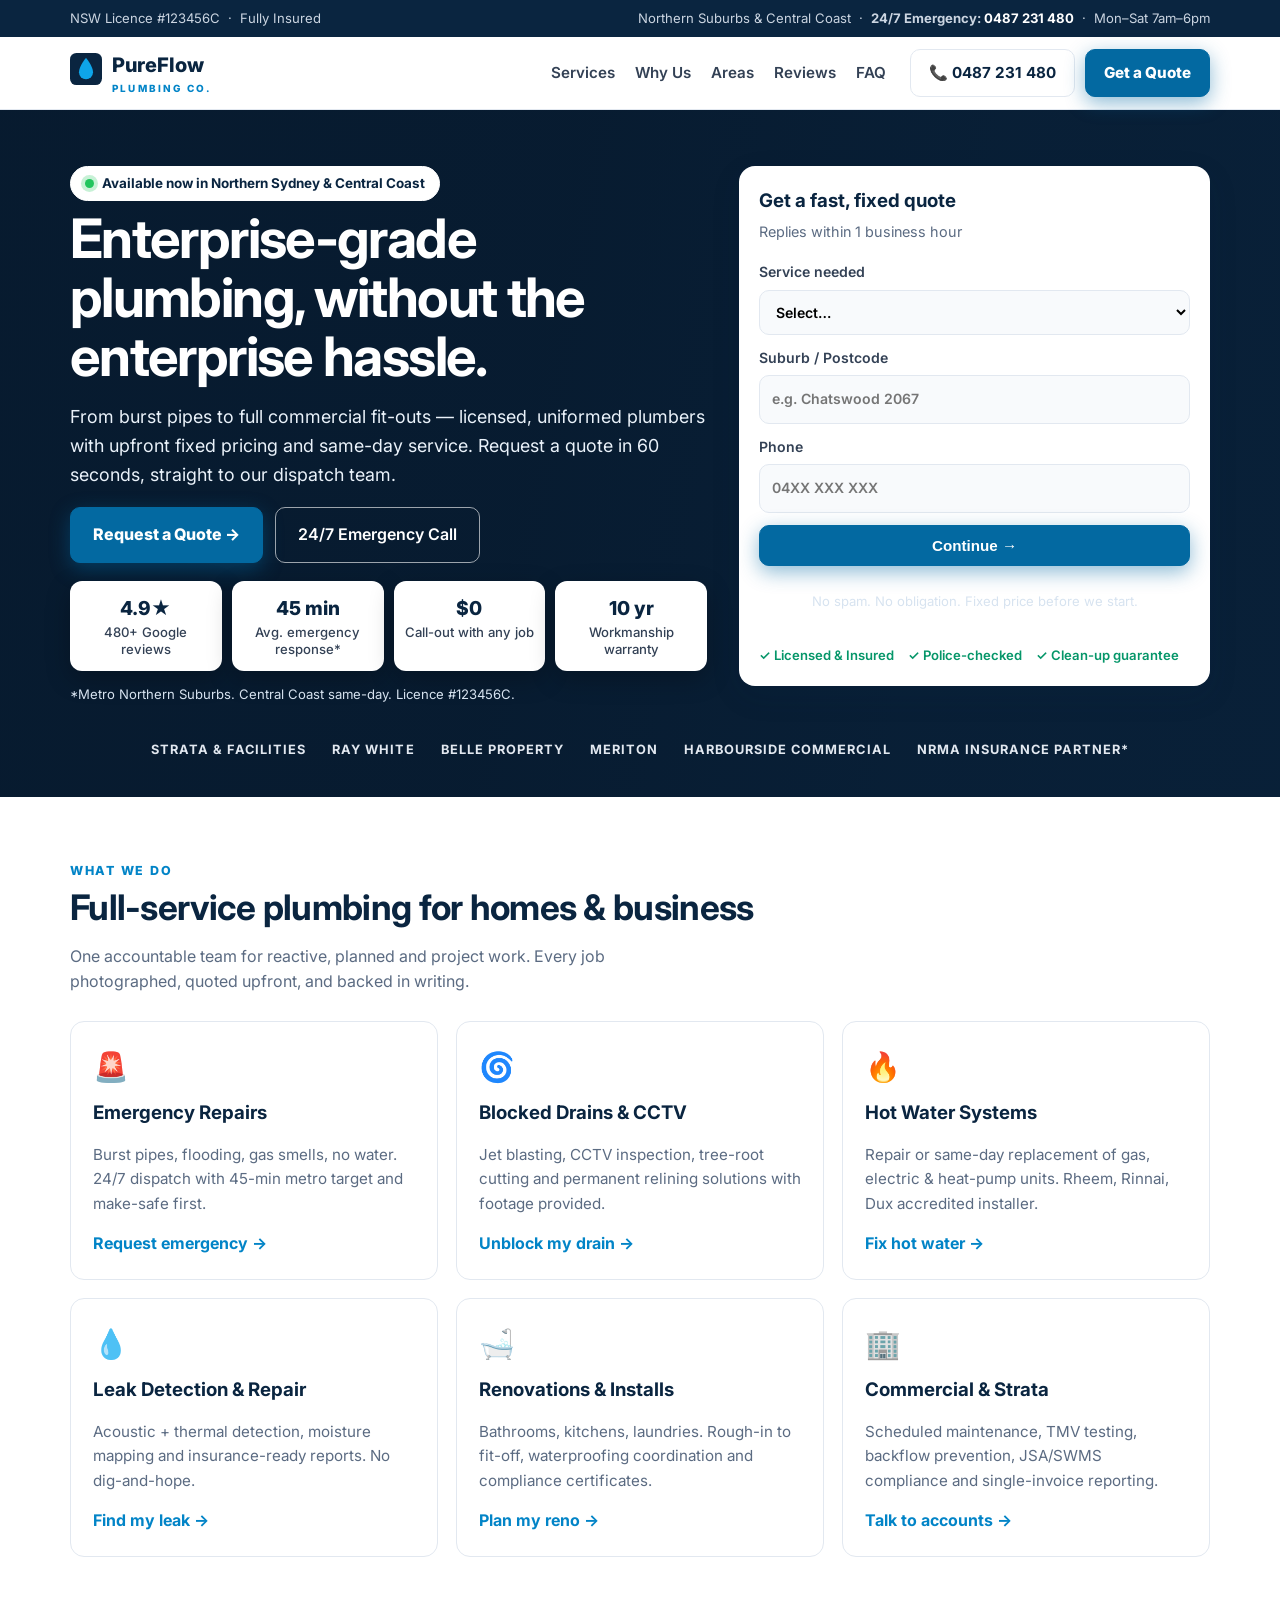
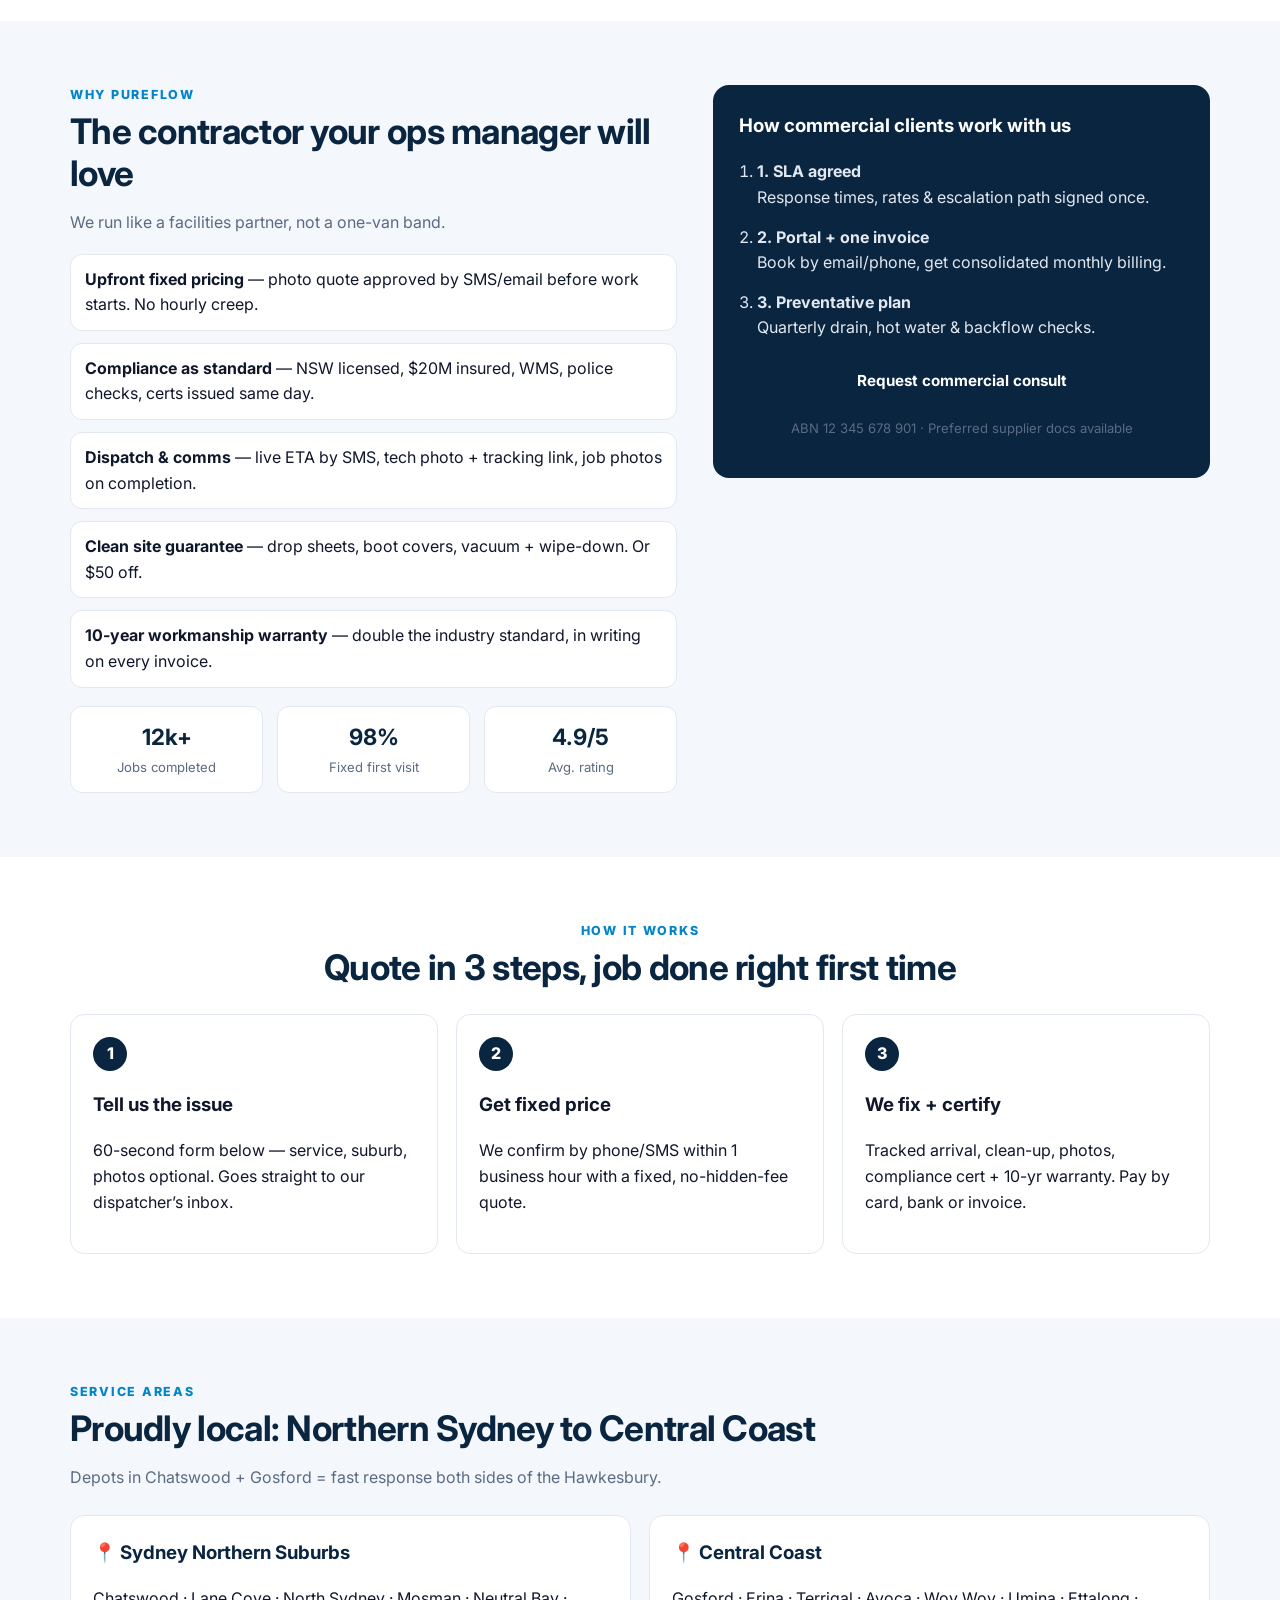
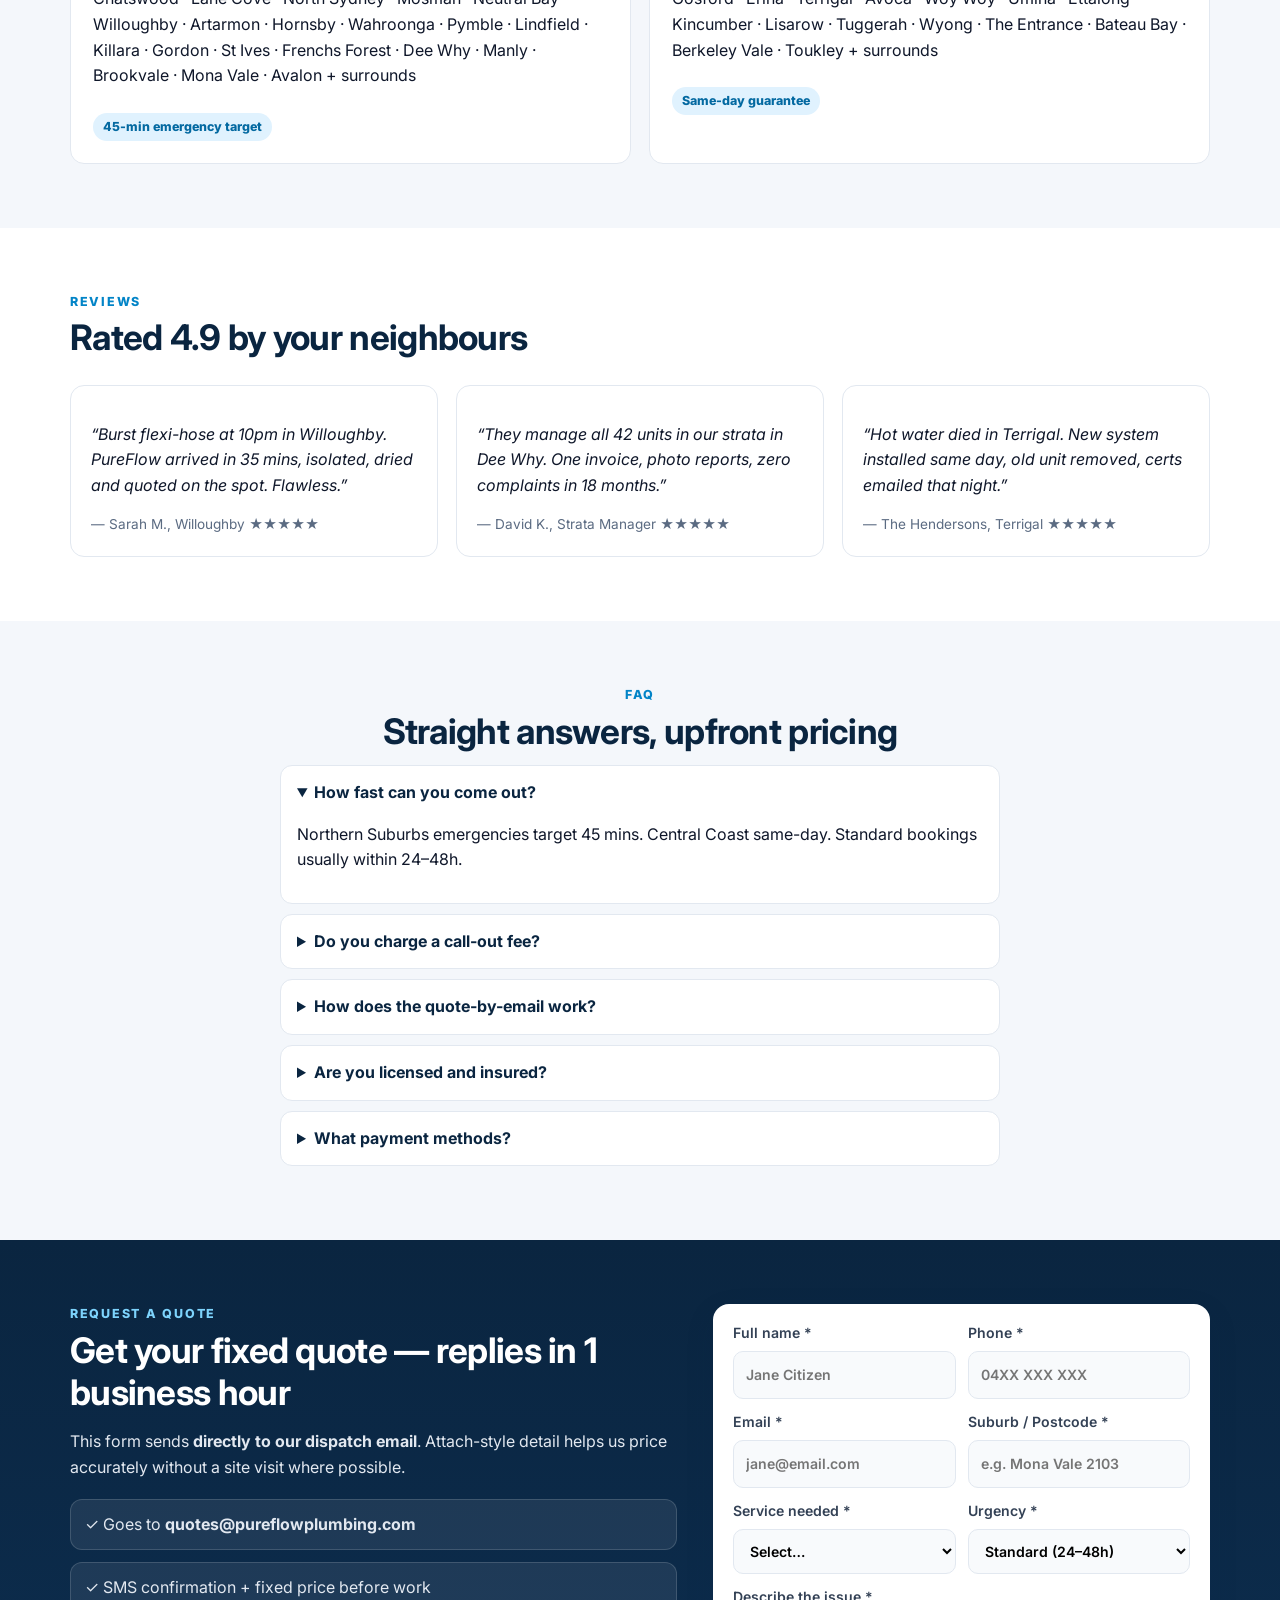
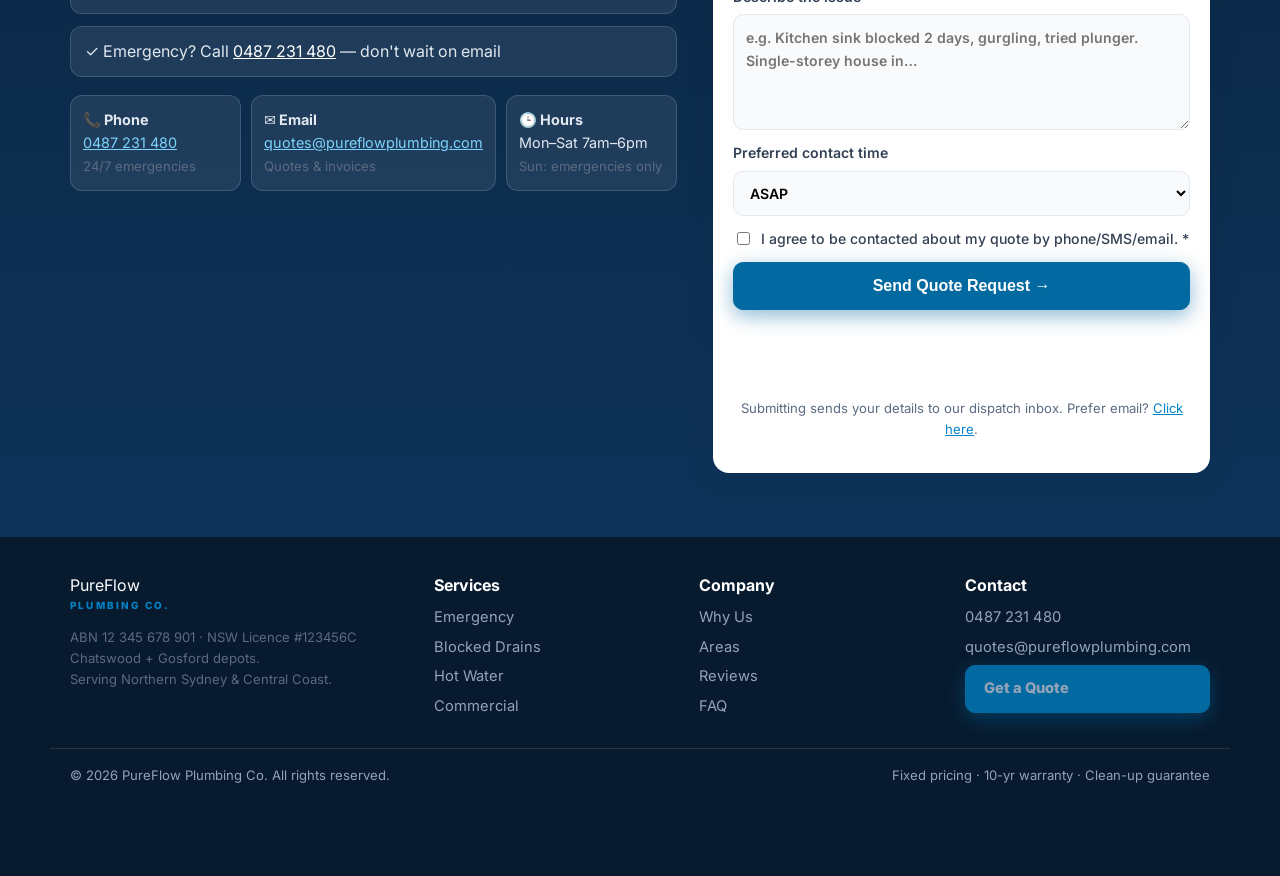
==== commit 94ac9de3: "Update phone to 0487 231 480 and add website-aligned flyer" ====
--- a/index.html
+++ b/index.html
@@ -16,7 +16,7 @@
   <div class="topbar">
     <div class="container topbar-inner">
       <span>NSW Licence #123456C &nbsp;·&nbsp; Fully Insured</span>
-      <span class="topbar-right">Northern Suburbs & Central Coast &nbsp;·&nbsp; <strong>24/7 Emergency: <a href="tel:+61290001234">(02) 9000 1234</a></strong> &nbsp;·&nbsp; Mon–Sat 7am–6pm</span>
+      <span class="topbar-right">Northern Suburbs & Central Coast &nbsp;·&nbsp; <strong>24/7 Emergency: <a href="tel:+61487231480">0487 231 480</a></strong> &nbsp;·&nbsp; Mon–Sat 7am–6pm</span>
     </div>
   </div>
 
@@ -37,7 +37,7 @@
         <a href="#faq">FAQ</a>
       </nav>
       <div class="nav-cta">
-        <a href="tel:+61290001234" class="btn btn-ghost">📞 (02) 9000 1234</a>
+        <a href="tel:+61487231480" class="btn btn-ghost">📞 0487 231 480</a>
         <a href="#quote" class="btn btn-primary">Get a Quote</a>
       </div>
       <button class="nav-toggle" id="navToggle" aria-label="Open menu" aria-expanded="false">☰</button>
@@ -68,7 +68,7 @@
         <p class="lead">From burst pipes to full commercial fit-outs — licensed, uniformed plumbers with upfront fixed pricing and same-day service. Request a quote in 60 seconds, straight to our dispatch team.</p>
         <div class="hero-actions">
           <a href="#quote" class="btn btn-primary btn-lg">Request a Quote →</a>
-          <a href="tel:+61290001234" class="btn btn-white btn-lg">24/7 Emergency Call</a>
+          <a href="tel:+61487231480" class="btn btn-white btn-lg">24/7 Emergency Call</a>
         </div>
         <div class="hero-proof">
           <div><strong>4.9★</strong><span>480+ Google reviews</span></div>
@@ -266,10 +266,10 @@
         <ul class="checklist light">
           <li>✓ Goes to <strong id="dispatchEmailLabel">quotes@pureflowplumbing.com</strong></li>
           <li>✓ SMS confirmation + fixed price before work</li>
-          <li>✓ Emergency? Call <a href="tel:+61290001234">(02) 9000 1234</a> — don't wait on email</li>
+          <li>✓ Emergency? Call <a href="tel:+61487231480">0487 231 480</a> — don't wait on email</li>
         </ul>
         <div class="contact-cards">
-          <div><strong>📞 Phone</strong><br/><a href="tel:+61290001234">(02) 9000 1234</a><br/><span class="micro">24/7 emergencies</span></div>
+          <div><strong>📞 Phone</strong><br/><a href="tel:+61487231480">0487 231 480</a><br/><span class="micro">24/7 emergencies</span></div>
           <div><strong>✉️ Email</strong><br/><a href="mailto:quotes@pureflowplumbing.com">quotes@pureflowplumbing.com</a><br/><span class="micro">Quotes & invoices</span></div>
           <div><strong>🕒 Hours</strong><br/>Mon–Sat 7am–6pm<br/><span class="micro">Sun: emergencies only</span></div>
         </div>
@@ -337,7 +337,7 @@
       </div>
       <div>
         <strong>Contact</strong>
-        <a href="tel:+61290001234">(02) 9000 1234</a>
+        <a href="tel:+61487231480">0487 231 480</a>
         <a href="mailto:quotes@pureflowplumbing.com">quotes@pureflowplumbing.com</a>
         <a href="#quote" class="btn btn-primary">Get a Quote</a>
       </div>
@@ -350,7 +350,7 @@
 
   <!-- Sticky mobile CTA -->
   <div class="sticky-cta">
-    <a href="tel:+61290001234" class="btn btn-white">📞 Call Now</a>
+    <a href="tel:+61487231480" class="btn btn-white">📞 Call Now</a>
     <a href="#quote" class="btn btn-primary">Get a Quote</a>
   </div>
 
